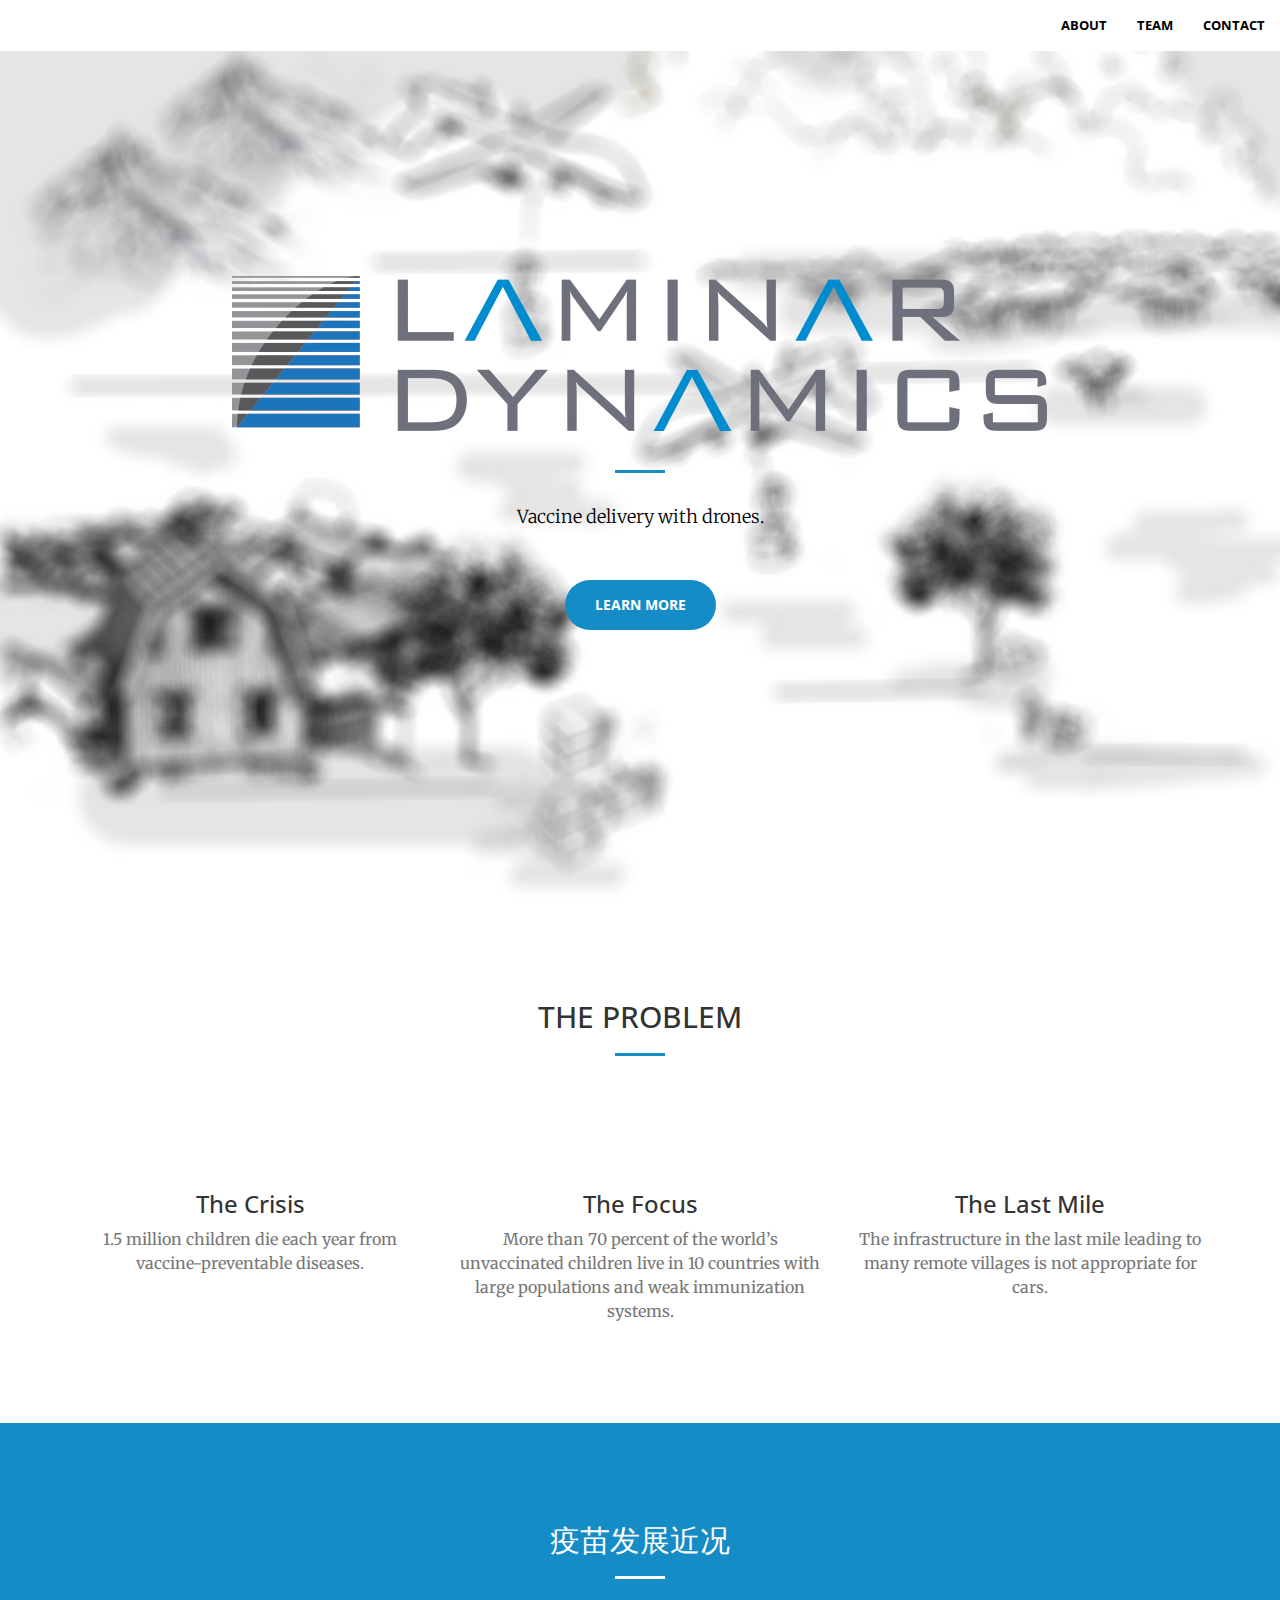
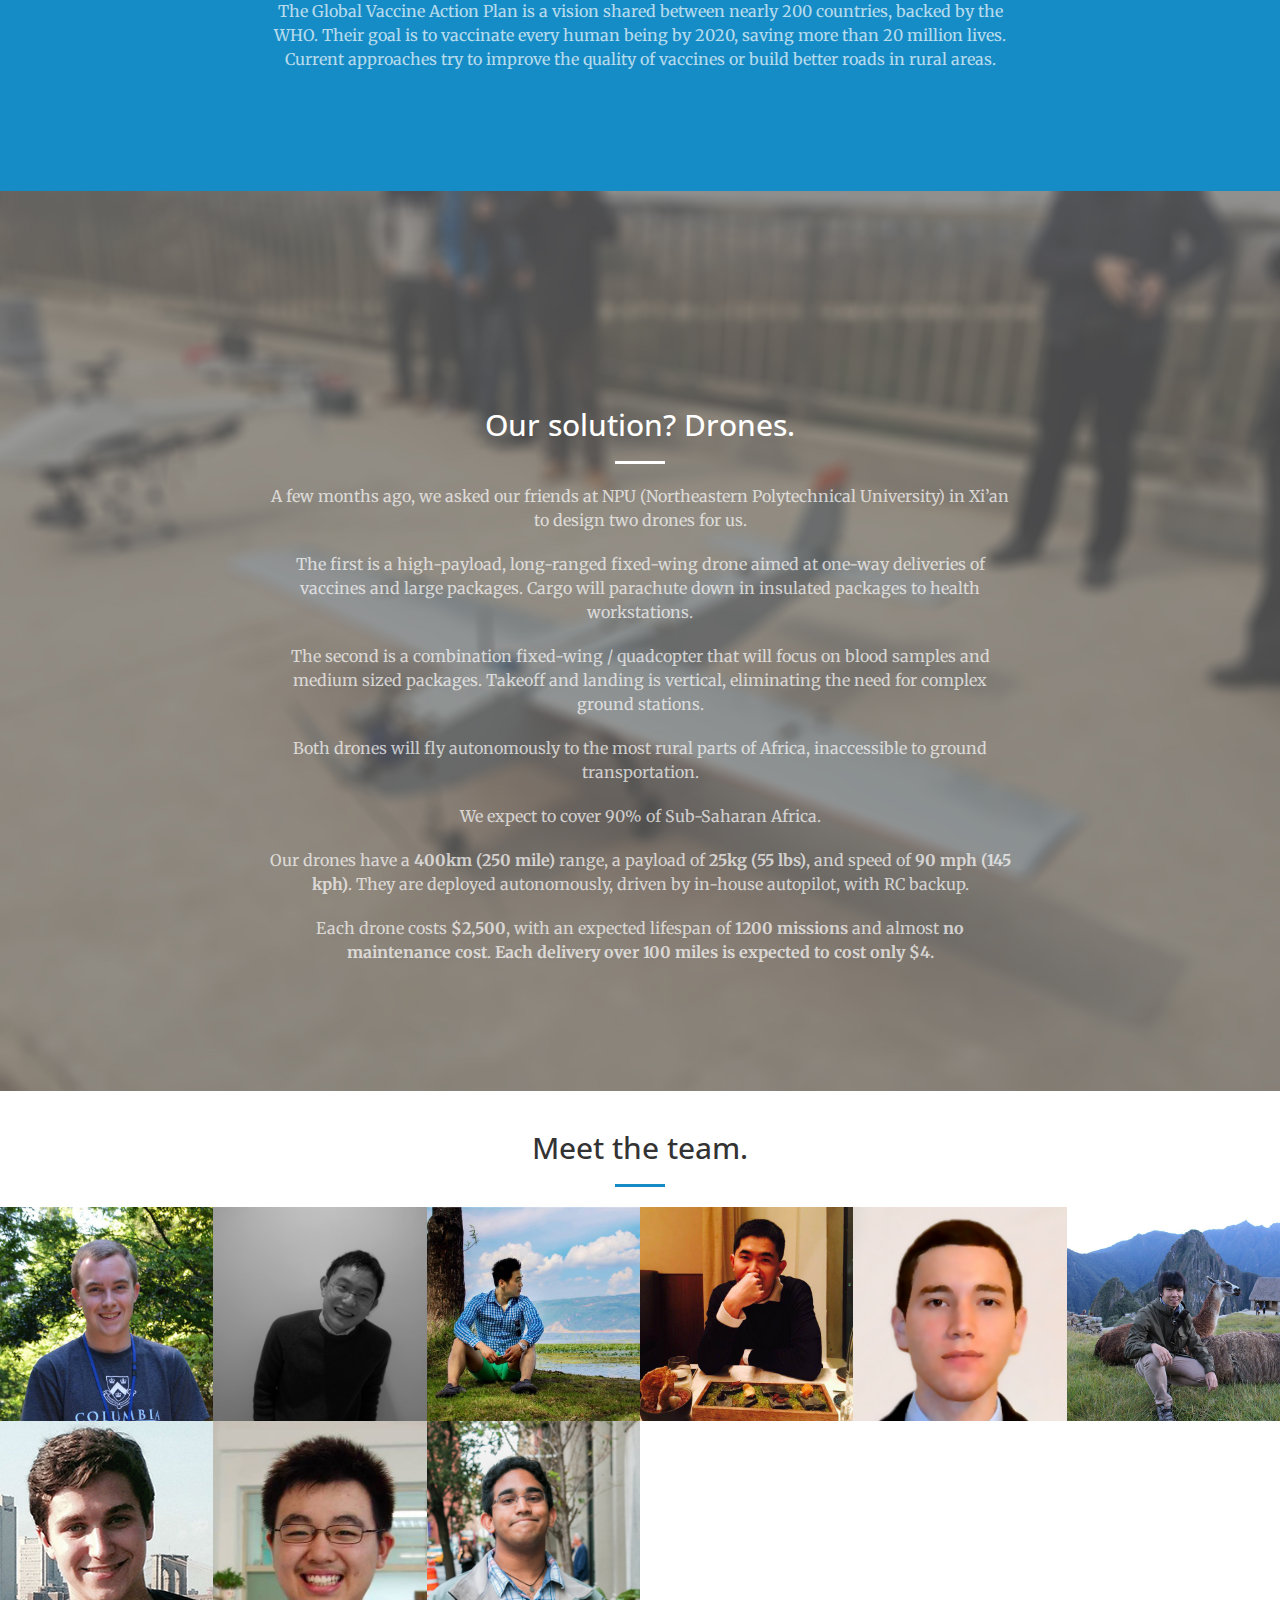
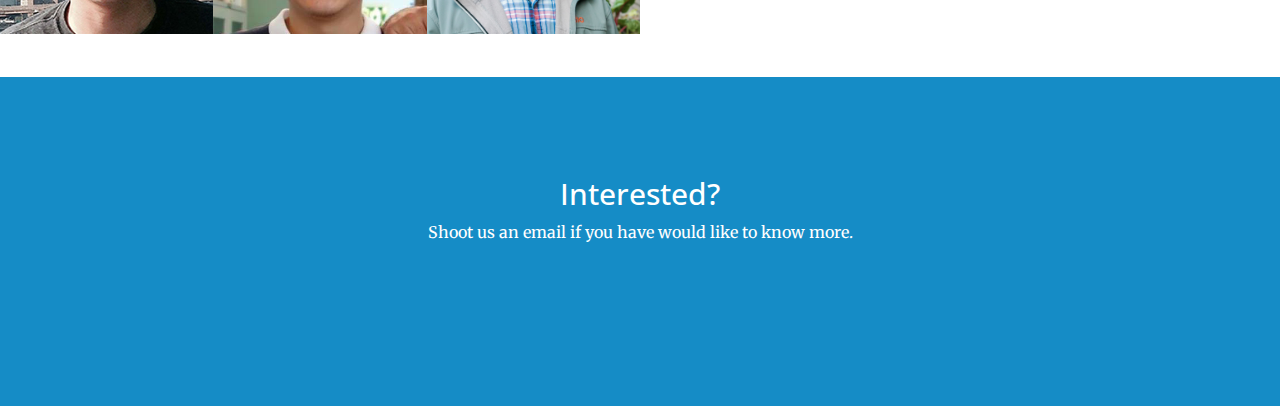
==== index.html @ a0cae101 "updated header and changed from light to dark theme" ====
<!DOCTYPE html>
<html lang="en">

<head>

    <meta charset="utf-8">
    <meta http-equiv="X-UA-Compatible" content="IE=edge">
    <meta name="viewport" content="width=device-width, initial-scale=1">
    <meta name="description" content="">
    <meta name="author" content="">

    <title>Laminar Dynamics</title>

    <!-- Bootstrap Core CSS -->
    <link rel="stylesheet" href="css/bootstrap.min.css" type="text/css">

    <!-- Custom Fonts -->
    <link href='http://fonts.googleapis.com/css?family=Open+Sans:300italic,400italic,600italic,700italic,800italic,400,300,600,700,800' rel='stylesheet' type='text/css'>
    <link href='http://fonts.googleapis.com/css?family=Merriweather:400,300,300italic,400italic,700,700italic,900,900italic' rel='stylesheet' type='text/css'>
    <link rel="stylesheet" href="font-awesome/css/font-awesome.min.css" type="text/css">

    <!-- Plugin CSS -->
    <link rel="stylesheet" href="css/animate.min.css" type="text/css">

    <!-- Custom CSS -->
    <link rel="stylesheet" href="css/creative.css" type="text/css">

    <!-- HTML5 Shim and Respond.js IE8 support of HTML5 elements and media queries -->
    <!-- WARNING: Respond.js doesn't work if you view the page via file:// -->
    <!--[if lt IE 9]>
        <script src="https://oss.maxcdn.com/libs/html5shiv/3.7.0/html5shiv.js"></script>
        <script src="https://oss.maxcdn.com/libs/respond.js/1.4.2/respond.min.js"></script>
    <![endif]-->

</head>

<body id="page-top">

    <nav id="mainNav" class="navbar navbar-default navbar-fixed-top">
        <div class="container-fluid">
            <!-- Brand and toggle get grouped for better mobile display -->
            <div class="navbar-header">
                <button type="button" class="navbar-toggle collapsed" data-toggle="collapse" data-target="#bs-example-navbar-collapse-1">
                    <span class="sr-only">Toggle navigation</span>
                    <span class="icon-bar"></span>
                    <span class="icon-bar"></span>
                    <span class="icon-bar"></span>
                </button>
                <a class="navbar-brand page-scroll" href="#page-top">LAMINAR DYNAMICS</a>
            </div>

            <!-- Collect the nav links, forms, and other content for toggling -->
            <div class="collapse navbar-collapse" id="bs-example-navbar-collapse-1">
                <ul class="nav navbar-nav navbar-right">
                    <li>
                        <a class="page-scroll" href="#about">About</a>
                    </li>
                    <li>
                        <a class="page-scroll" href="#meet-the-team">Team</a>
                    </li>
                    <li>
                        <a class="page-scroll" href="#contact">Contact</a>
                    </li>
                </ul>
            </div>
            <!-- /.navbar-collapse -->
        </div>
        <!-- /.container-fluid -->
    </nav>

    <header>
        <div class="header-content">
            <div class="header-content-inner">
                <img src="img/logo.png">
                <hr>
                <p>Vaccine delivery with drones.</p>
                <a href="#about" class="btn btn-primary btn-xl page-scroll">Learn More</a>
            </div>
        </div>
    </header>

    <section id="about">
        <div class="container">
            <div class="row">
                <div class="col-lg-12 text-center">
                    <h2 class="section-heading">THE PROBLEM</h2>
                    <hr class="primary">
                </div>
            </div>
        </div>
        <div class="container">
            <div class="row">
                <div class="col-lg-4 col-md-6 text-center">
                    <div class="service-box">
                        <img class="fa fa-4x icon wow bounceIn text-primary" src="img/icons/loc.png"></img>
                        <h3>The Crisis</h3>
                        <p class="text-muted">1.5 million children die each year from vaccine-preventable diseases.</p>
                    </div>
                </div>
                <div class="col-lg-4 col-md-6 text-center">
                    <div class="service-box">
                        <img class="fa fa-4x icon wow bounceIn text-primary" data-wow-delay=".1s" src="img/icons/sun.png"></img>
                        <h3>The Focus</h3>
                        <p class="text-muted">More than 70 percent of the world’s unvaccinated children live in 10 countries with large populations and weak immunization systems.</p>
                    </div>
                </div>
                <div class="col-lg-4 col-md-6 text-center">
                    <div class="service-box">
                        <img class="fa fa-4x icon wow bounceIn text-primary" data-wow-delay=".2s" src="img/icons/terrain.png"></img>
                        <h3>The Last Mile</h3>
                        <p class="text-muted">The infrastructure in the last mile leading to many remote villages is not appropriate for cars.</p>
                    </div>
                </div>
            </div>
        </div>
    </section>

    <section class="bg-primary">
        <div class="container">
            <div class="row">
                <div class="col-lg-8 col-lg-offset-2 text-center">
                    <h2 class="section-heading">疫苗发展近况</h2>
                    <hr class="light">
                    <p class="text-faded">The Global Vaccine Action Plan is a vision shared between nearly 200 countries, backed by the WHO. Their goal is to vaccinate every human being by 2020, saving more than 20 million lives. Current approaches try to improve the quality of vaccines or build better roads in rural areas.</p>
                </div>
            </div>
        </div>
    </section>

    <section class="bg-primary" style="background-image: url('img/drone.jpg'); background-size: cover; min-height: 100%">
        <div class="container">
            <div class="row">
                <div class="col-lg-8 col-lg-offset-2 text-center" style="margin-top: 10%">
                    <h2 class="section-heading">Our solution? Drones.</h2>
                    <hr class="light">
                    <p class="text-faded">A few months ago, we asked our friends at NPU (Northeastern Polytechnical University) in Xi’an to design two drones for us.</p>
                    <p class="text-faded">The first is a high-payload, long-ranged fixed-wing drone aimed at one-way deliveries of vaccines and large packages. Cargo will parachute down in insulated packages to health workstations.</p>
                    <p class="text-faded">The second is a combination fixed-wing / quadcopter that will focus on blood samples and medium sized packages. Takeoff and landing is vertical, eliminating the need for complex ground stations.</p>
                    <p class="text-faded">Both drones will fly autonomously to the most rural parts of Africa, inaccessible to ground transportation.</p>
                    <p class="text-faded">We expect to cover 90% of Sub-Saharan Africa.</p>
                    <p class="text-faded">Our drones have a <strong>400km (250 mile)</strong> range, a payload of <strong>25kg (55 lbs)</strong>, and speed of <strong>90 mph (145 kph)</strong>. They are deployed autonomously, driven by in-house autopilot, with RC backup.</p>
                    <p class="text-faded">Each drone costs <strong>$2,500</strong>, with an expected lifespan of <strong>1200 missions</strong> and almost <strong>no maintenance cost</strong>. <strong>Each delivery over 100 miles is expected to cost only $4.</strong></p>
                </div>
            </div>
        </div>
    </section>

    <section class="no-padding" id="meet-the-team">
        <div class="container">
            <div class="row">
                <div class="col-lg-12 text-center">
                    <br><br>
                    <h2 class="section-heading">Meet the team.</h2>
                    <hr class="primary">
                </div>
            </div>
        </div>
        <div class="container-fluid">
            <div class="row no-gutter">
                <div class="col-lg-2 col-sm-6">
                    <a class="portfolio-box">
                        <img src="img/headshots/lucas-schuermann.jpg" class="img-responsive" alt="">
                        <div class="portfolio-box-caption">
                            <div class="portfolio-box-caption-content">
                                <div class="project-category text-faded">
                                    Lucas Schuermann
                                </div>
                                <div class="project-name">

                                </div>
                            </div>
                        </div>
                    </a>
                </div>
                <div class="col-lg-2 col-sm-6">
                    <a class="portfolio-box">
                        <img src="img/headshots/harvey-wu.jpg" class="img-responsive" alt="">
                        <div class="portfolio-box-caption">
                            <div class="portfolio-box-caption-content">
                                <div class="project-category text-faded">
                                    Harvey Wu
                                </div>
                                <div class="project-name">

                                </div>
                            </div>
                        </div>
                    </a>
                </div>
                <div class="col-lg-2 col-sm-6">
                    <a class="portfolio-box">
                        <img src="img/headshots/eric-xu.jpg" class="img-responsive" alt="">
                        <div class="portfolio-box-caption">
                            <div class="portfolio-box-caption-content">
                                <div class="project-category text-faded">
                                    Eric Xu
                                </div>
                                <div class="project-name">

                                </div>
                            </div>
                        </div>
                    </a>
                </div>
                <div class="col-lg-2 col-sm-6">
                    <a class="portfolio-box">
                        <img src="img/headshots/mark-fang.jpg" class="img-responsive" alt="">
                        <div class="portfolio-box-caption">
                            <div class="portfolio-box-caption-content">
                                <div class="project-category text-faded">
                                    Mark Fang
                                </div>
                                <div class="project-name">
                                    
                                </div>
                            </div>
                        </div>
                    </a>
                </div>
                <div class="col-lg-2 col-sm-6">
                    <a class="portfolio-box">
                        <img src="img/headshots/carlos-martin.jpg" class="img-responsive" alt="">
                        <div class="portfolio-box-caption">
                            <div class="portfolio-box-caption-content">
                                <div class="project-category text-faded">
                                    Carlos Martin
                                </div>
                                <div class="project-name">
                                    
                                </div>
                            </div>
                        </div>
                    </a>
                </div>
                <div class="col-lg-2 col-sm-6">
                    <a class="portfolio-box">
                        <img src="img/headshots/tommy-fang.jpg" class="img-responsive" alt="">
                        <div class="portfolio-box-caption">
                            <div class="portfolio-box-caption-content">
                                <div class="project-category text-faded">
                                    Tommy Fang
                                </div>
                                <div class="project-name">
                                    
                                </div>
                            </div>
                        </div>
                    </a>
                </div>
                <div class="col-lg-2 col-sm-6">
                    <a class="portfolio-box">
                        <img src="img/headshots/justin-calamari.jpg" class="img-responsive" alt="">
                        <div class="portfolio-box-caption">
                            <div class="portfolio-box-caption-content">
                                <div class="project-category text-faded">
                                    Justin Calamari
                                </div>
                                <div class="project-name">
                                    
                                </div>
                            </div>
                        </div>
                    </a>
                </div>
                <div class="col-lg-2 col-sm-6">
                    <a class="portfolio-box">
                        <img src="img/headshots/andy-xu.jpg" class="img-responsive" alt="">
                        <div class="portfolio-box-caption">
                            <div class="portfolio-box-caption-content">
                                <div class="project-category text-faded">
                                    Andy Xu
                                </div>
                                <div class="project-name">
                                    
                                </div>
                            </div>
                        </div>
                    </a>
                </div>
                <div class="col-lg-2 col-sm-6">
                    <a class="portfolio-box" style="background: rgba(87, 6, 140, 0.9);">
                        <img src="img/headshots/aneesh-ashutosh.jpg" class="img-responsive" alt="">
                        <div class="portfolio-box-caption" style="background: rgba(87, 6, 140, 0.9);">
                            <div class="portfolio-box-caption-content">
                                <div class="project-category text-faded">
                                    Aneesh Ashutosh
                                </div>
                                <div class="project-name">
                                    
                                </div>
                            </div>
                        </div>
                    </a>
                </div>
            </div>
            <div class="row">
                <div class="col-lg-8 col-lg-offset-2 text-center">
                    <hr class="light">
                </div>
            </div>
        </div>
    </section>

    <section class="bg-primary" id="contact">
        <div class="container">
            <div class="row">
                <div class="col-lg-8 col-lg-offset-2 text-center">
                    <h2 class="section-heading">Interested?</h2>
                    <p class="text">Shoot us an email if you have would like to know more.</p>
                <div class="text-center">
                    <a href="mailto:hw2473@columbia.edu"><i style="color: white" class="fa fa-envelope-o fa-3x wow bounceIn" data-wow-delay=".1s"></i></a>
                </div>
            </div>
        </div>
    </section>

    <!-- jQuery -->
    <script src="js/jquery.js"></script>

    <!-- Bootstrap Core JavaScript -->
    <script src="js/bootstrap.min.js"></script>

    <!-- Plugin JavaScript -->
    <script src="js/jquery.easing.min.js"></script>
    <script src="js/jquery.fittext.js"></script>
    <script src="js/wow.min.js"></script>

    <!-- Custom Theme JavaScript -->
    <script src="js/creative.js"></script>

</body>

</html>
---- css/creative.css ----
/*!
 * Start Bootstrap - Creative Bootstrap Theme (http://startbootstrap.com)
 * Code licensed under the Apache License v2.0.
 * For details, see http://www.apache.org/licenses/LICENSE-2.0.
 */

html,
body {
    width: 100%;
    height: 100%;
}

body {
    font-family: Merriweather,'Helvetica Neue',Arial,sans-serif;
}

hr {
    max-width: 50px;
    border-color: #158cc6;
    border-width: 3px;
}

hr.light {
    border-color: #fff;
}

a {
    color: #158cc6;
    -webkit-transition: all .35s;
    -moz-transition: all .35s;
    transition: all .35s;
}

a:hover,
a:focus {
    color: #106b98;
}

h1,
h2,
h3,
h4,
h5,
h6 {
    font-family: 'Open Sans','Helvetica Neue',Arial,sans-serif;
}

p {
    margin-bottom: 20px;
    font-size: 16px;
    line-height: 1.5;
}

.bg-primary {
    background-color: #158cc6;
}

.bg-dark {
    color: #fff;
    background-color: #222;
}

.text-faded {
    color: rgba(255,255,255,.7);
}

section {
    padding: 100px 0;
}

aside {
    padding: 50px 0;
}

.no-padding {
    padding: 0;
}

.navbar-default {
    border-color: rgba(34,34,34,.05);
    font-family: 'Open Sans','Helvetica Neue',Arial,sans-serif;
    background-color: #fff;
    -webkit-transition: all .35s;
    -moz-transition: all .35s;
    transition: all .35s;
}

.navbar-default .navbar-header .navbar-brand {
    text-transform: uppercase;
    font-family: 'Open Sans','Helvetica Neue',Arial,sans-serif;
    font-weight: 700;
    color: #158cc6;
}

.navbar-default .navbar-header .navbar-brand:hover,
.navbar-default .navbar-header .navbar-brand:focus {
    color: #106b98;
}

.navbar-default .nav > li>a,
.navbar-default .nav>li>a:focus {
    text-transform: uppercase;
    font-size: 13px;
    font-weight: 700;
    color: #222;
}

.navbar-default .nav > li>a:hover,
.navbar-default .nav>li>a:focus:hover {
    color: #158cc6;
}

.navbar-default .nav > li.active>a,
.navbar-default .nav>li.active>a:focus {
    color: #158cc6!important;
    background-color: #fff;
}

.navbar-default .nav > li.active>a:hover,
.navbar-default .nav>li.active>a:focus:hover {
    background-color: transparent;
}

@media(min-width:768px) {
    .navbar-default {
        border-color: rgba(255,255,255,.3);
        background-color: #fff;
    }

    .navbar-default .navbar-header .navbar-brand {
        color: #158cc6;
    }

    .navbar-default .navbar-header .navbar-brand:hover,
    .navbar-default .navbar-header .navbar-brand:focus {
        color: #fff;
    }

    .navbar-default .nav > li>a,
    .navbar-default .nav>li>a:focus {
        color: #000;
    }

    .navbar-default .nav > li>a:hover,
    .navbar-default .nav>li>a:focus:hover {
        color: #fff;
    }

    .navbar-default.affix {
        border-color: rgba(34,34,34,.05);
        background-color: #fff;
    }

    .navbar-default.affix .navbar-header .navbar-brand {
        font-size: 14px;
        color: #158cc6;
    }

    .navbar-default.affix .navbar-header .navbar-brand:hover,
    .navbar-default.affix .navbar-header .navbar-brand:focus {
        color: #106b98;
    }

    .navbar-default.affix .nav > li>a,
    .navbar-default.affix .nav>li>a:focus {
        color: #222;
    }

    .navbar-default.affix .nav > li>a:hover,
    .navbar-default.affix .nav>li>a:focus:hover {
        color: #158cc6;
    }
}

header {
    position: relative;
    width: 100%;
    min-height: auto;
    text-align: center;
    color: #fff;
    background-image: url(../img/header.jpg);
    background-position: center;
    -webkit-background-size: cover;
    -moz-background-size: cover;
    background-size: cover;
    -o-background-size: cover;
}

header .header-content {
    position: relative;
    width: 100%;
    padding: 100px 15px;
    text-align: center;
}

header .header-content .header-content-inner h1 {
    margin-top: 0;
    margin-bottom: 0;
    text-transform: uppercase;
    font-weight: 700;
}

header .header-content .header-content-inner hr {
    margin: 30px auto;
}

header .header-content .header-content-inner p {
    margin-bottom: 50px;
    font-size: 16px;
    font-weight: 300;
    color: rgba(0,0,0,1);
}

@media(min-width:768px) {
    header {
        min-height: 100%;
    }

    header .header-content {
        position: absolute;
        top: 50%;
        padding: 0 50px;
        -webkit-transform: translateY(-50%);
        -ms-transform: translateY(-50%);
        transform: translateY(-50%);
    }

    header .header-content .header-content-inner {
        margin-right: auto;
        margin-left: auto;
        max-width: 1000px;
    }

    header .header-content .header-content-inner p {
        margin-right: auto;
        margin-left: auto;
        max-width: 80%;
        font-size: 18px;
    }
}

.section-heading {
    margin-top: 0;
}

.service-box {
    margin: 50px auto 0;
    max-width: 400px;
}

@media(min-width:992px) {
    .service-box {
        margin: 20px auto 0;
    }
}

.service-box p {
    margin-bottom: 0;
}

.portfolio-box {
    display: block;
    position: relative;
    margin: 0 auto;
    max-width: 650px;
}

.portfolio-box .portfolio-box-caption {
    display: block;
    position: absolute;
    bottom: 0;
    width: 100%;
    height: 100%;
    text-align: center;
    color: #fff;
    opacity: 0;
    background: rgba(21, 139, 198, 0.9);
    -webkit-transition: all .35s;
    -moz-transition: all .35s;
    transition: all .35s;
}

.portfolio-box .portfolio-box-caption .portfolio-box-caption-content {
    position: absolute;
    top: 50%;
    width: 100%;
    text-align: center;
    transform: translateY(-50%);
}

.portfolio-box .portfolio-box-caption .portfolio-box-caption-content .project-category,
.portfolio-box .portfolio-box-caption .portfolio-box-caption-content .project-name {
    padding: 0 15px;
    font-family: 'Open Sans','Helvetica Neue',Arial,sans-serif;
}

.portfolio-box .portfolio-box-caption .portfolio-box-caption-content .project-category {
    text-transform: uppercase;
    font-size: 14px;
    font-weight: 600;
}

.portfolio-box .portfolio-box-caption .portfolio-box-caption-content .project-name {
    font-size: 18px;
}

.portfolio-box:hover .portfolio-box-caption {
    opacity: 1;
}

@media(min-width:768px) {
    .portfolio-box .portfolio-box-caption .portfolio-box-caption-content .project-category {
        font-size: 16px;
    }

    .portfolio-box .portfolio-box-caption .portfolio-box-caption-content .project-name {
        font-size: 22px;
    }
}

.call-to-action h2 {
    margin: 0 auto 20px;
}

.text-primary {
    color: #158cc6;
}

.no-gutter > [class*=col-] {
    padding-right: 0;
    padding-left: 0;
}

.btn-default {
    border-color: #fff;
    color: #222;
    background-color: #fff;
    -webkit-transition: all .35s;
    -moz-transition: all .35s;
    transition: all .35s;
}

.btn-default:hover,
.btn-default:focus,
.btn-default.focus,
.btn-default:active,
.btn-default.active,
.open > .dropdown-toggle.btn-default {
    border-color: #ededed;
    color: #222;
    background-color: #f2f2f2;
}

.btn-default:active,
.btn-default.active,
.open > .dropdown-toggle.btn-default {
    background-image: none;
}

.btn-default.disabled,
.btn-default[disabled],
fieldset[disabled] .btn-default,
.btn-default.disabled:hover,
.btn-default[disabled]:hover,
fieldset[disabled] .btn-default:hover,
.btn-default.disabled:focus,
.btn-default[disabled]:focus,
fieldset[disabled] .btn-default:focus,
.btn-default.disabled.focus,
.btn-default[disabled].focus,
fieldset[disabled] .btn-default.focus,
.btn-default.disabled:active,
.btn-default[disabled]:active,
fieldset[disabled] .btn-default:active,
.btn-default.disabled.active,
.btn-default[disabled].active,
fieldset[disabled] .btn-default.active {
    border-color: #fff;
    background-color: #fff;
}

.btn-default .badge {
    color: #fff;
    background-color: #222;
}

.btn-primary {
    border-color: #158cc6;
    color: #fff;
    background-color: #158cc6;
    -webkit-transition: all .35s;
    -moz-transition: all .35s;
    transition: all .35s;
}

.btn-primary:hover,
.btn-primary:focus,
.btn-primary.focus,
.btn-primary:active,
.btn-primary.active,
.open > .dropdown-toggle.btn-primary {
    border-color: #106b98;
    color: #fff;
    background-color: #106b98;
}

.btn-primary:active,
.btn-primary.active,
.open > .dropdown-toggle.btn-primary {
    background-image: none;
}

.btn-primary.disabled,
.btn-primary[disabled],
fieldset[disabled] .btn-primary,
.btn-primary.disabled:hover,
.btn-primary[disabled]:hover,
fieldset[disabled] .btn-primary:hover,
.btn-primary.disabled:focus,
.btn-primary[disabled]:focus,
fieldset[disabled] .btn-primary:focus,
.btn-primary.disabled.focus,
.btn-primary[disabled].focus,
fieldset[disabled] .btn-primary.focus,
.btn-primary.disabled:active,
.btn-primary[disabled]:active,
fieldset[disabled] .btn-primary:active,
.btn-primary.disabled.active,
.btn-primary[disabled].active,
fieldset[disabled] .btn-primary.active {
    border-color: #158cc6;
    background-color: #158cc6;
}

.btn-primary .badge {
    color: #158cc6;
    background-color: #fff;
}

.btn {
    border: 0;
    border-radius: 300px;
    text-transform: uppercase;
    font-family: 'Open Sans','Helvetica Neue',Arial,sans-serif;
    font-weight: 700;
}

.btn-xl {
    padding: 15px 30px;
}

::-moz-selection {
    text-shadow: none;
    color: #fff;
    background: #222;
}

::selection {
    text-shadow: none;
    color: #fff;
    background: #222;
}

img::selection {
    color: #fff;
    background: 0 0;
}

img::-moz-selection {
    color: #fff;
    background: 0 0;
}

body {
    webkit-tap-highlight-color: #222;
}

.icon {
    width: 75px;
    height: auto;
}

.drone {
    background-image: url("img/drone.jpg");
}
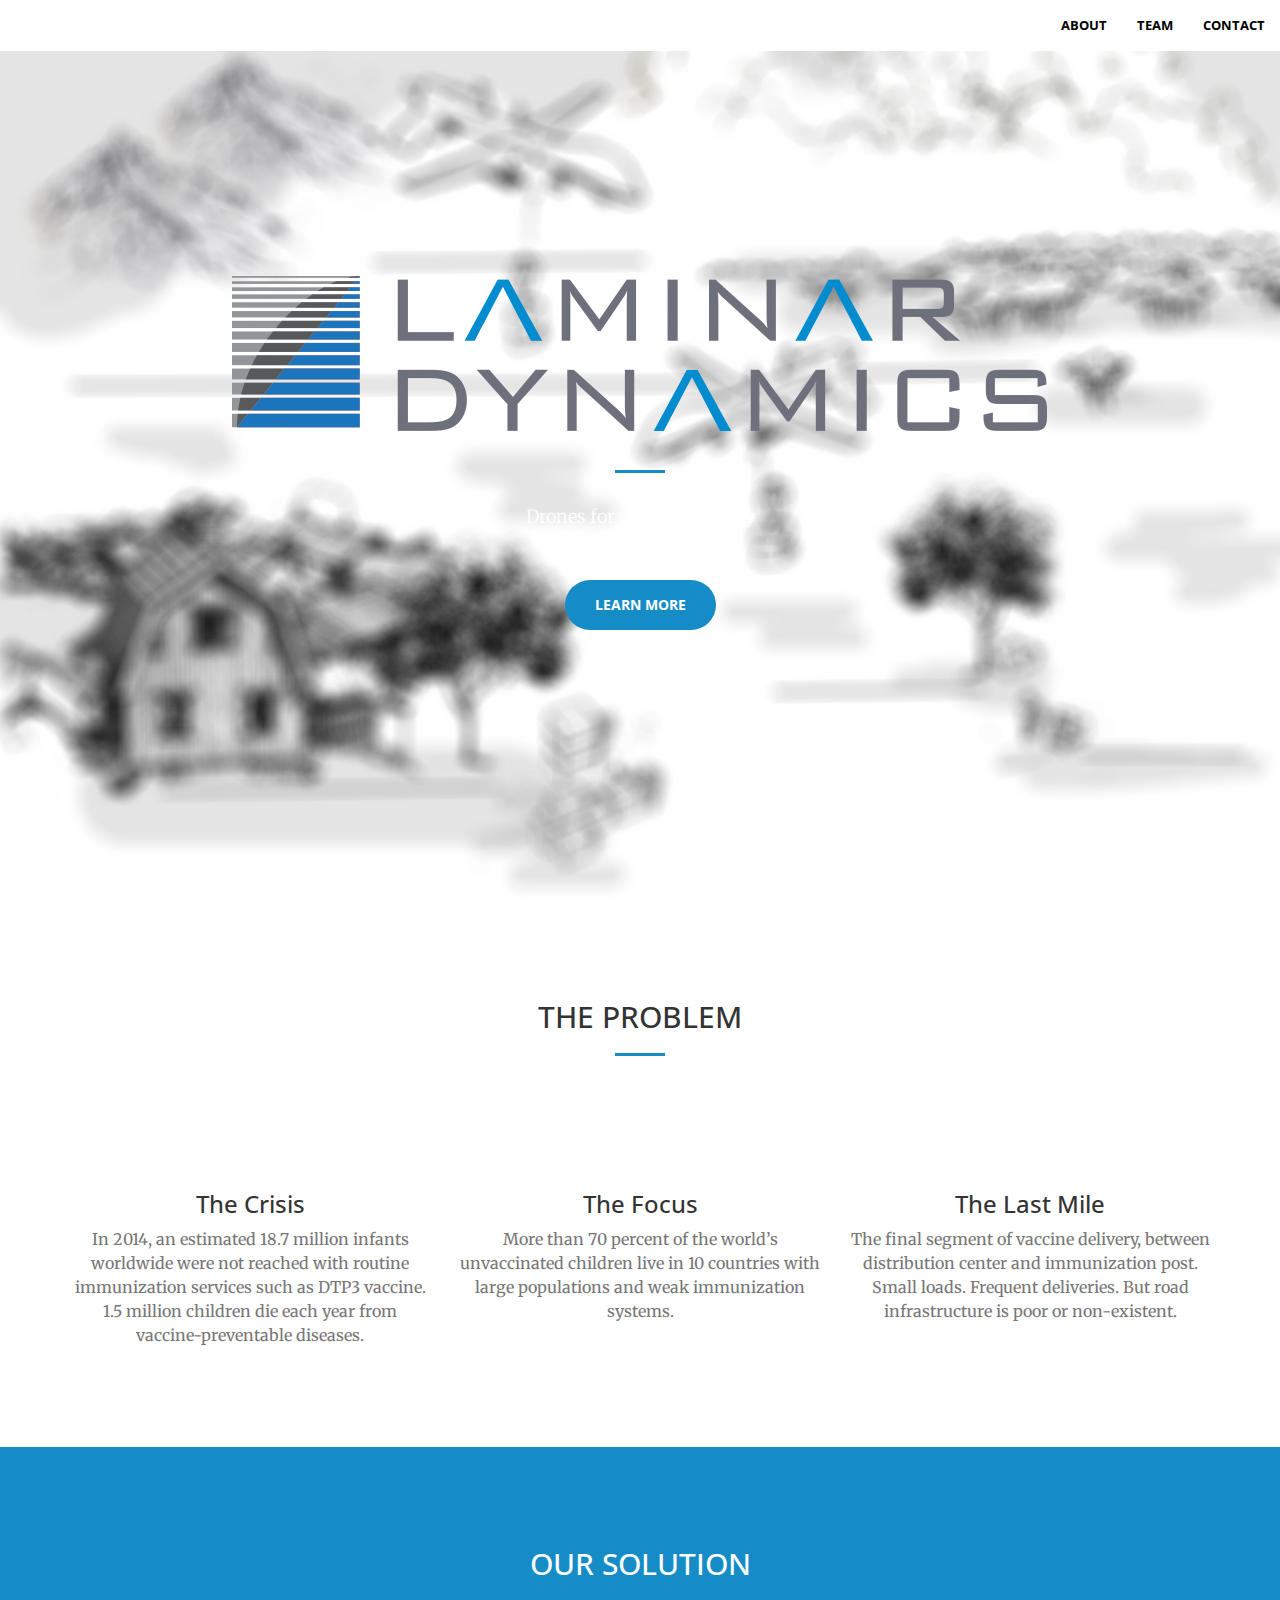
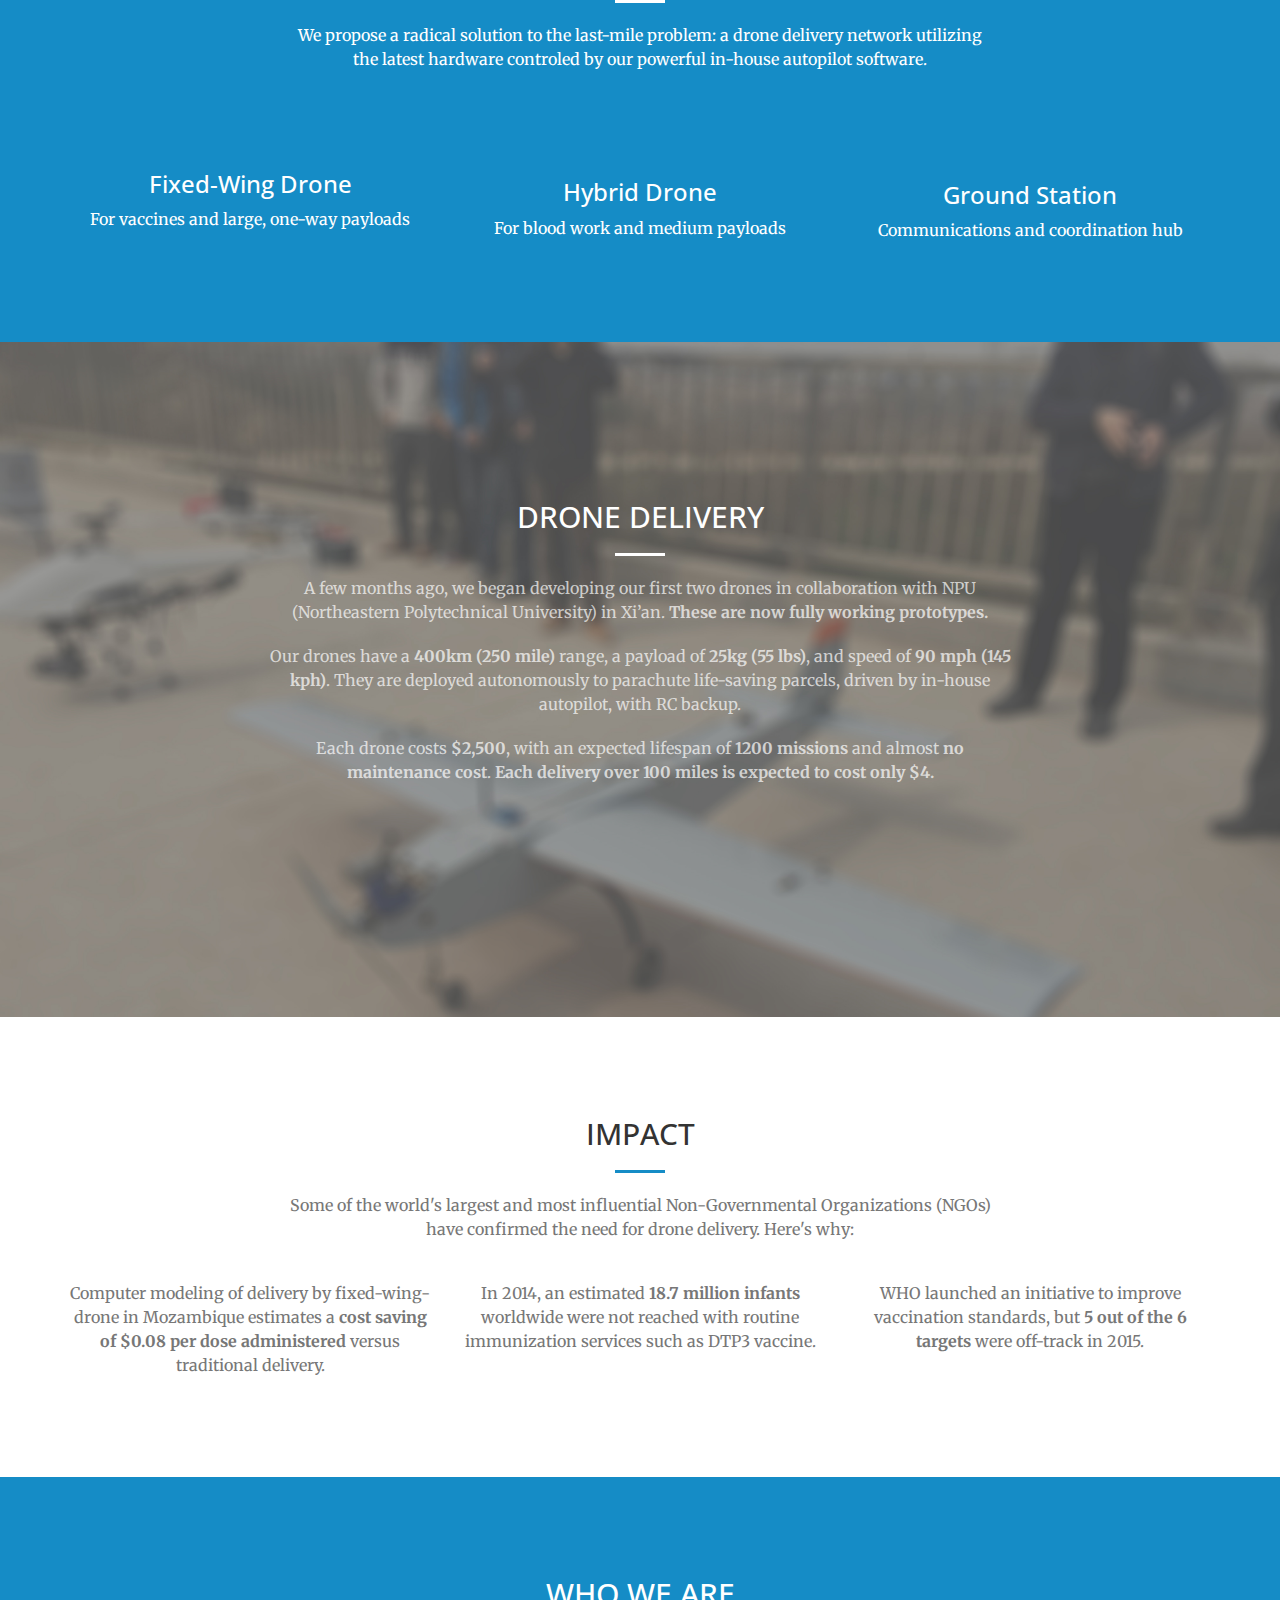
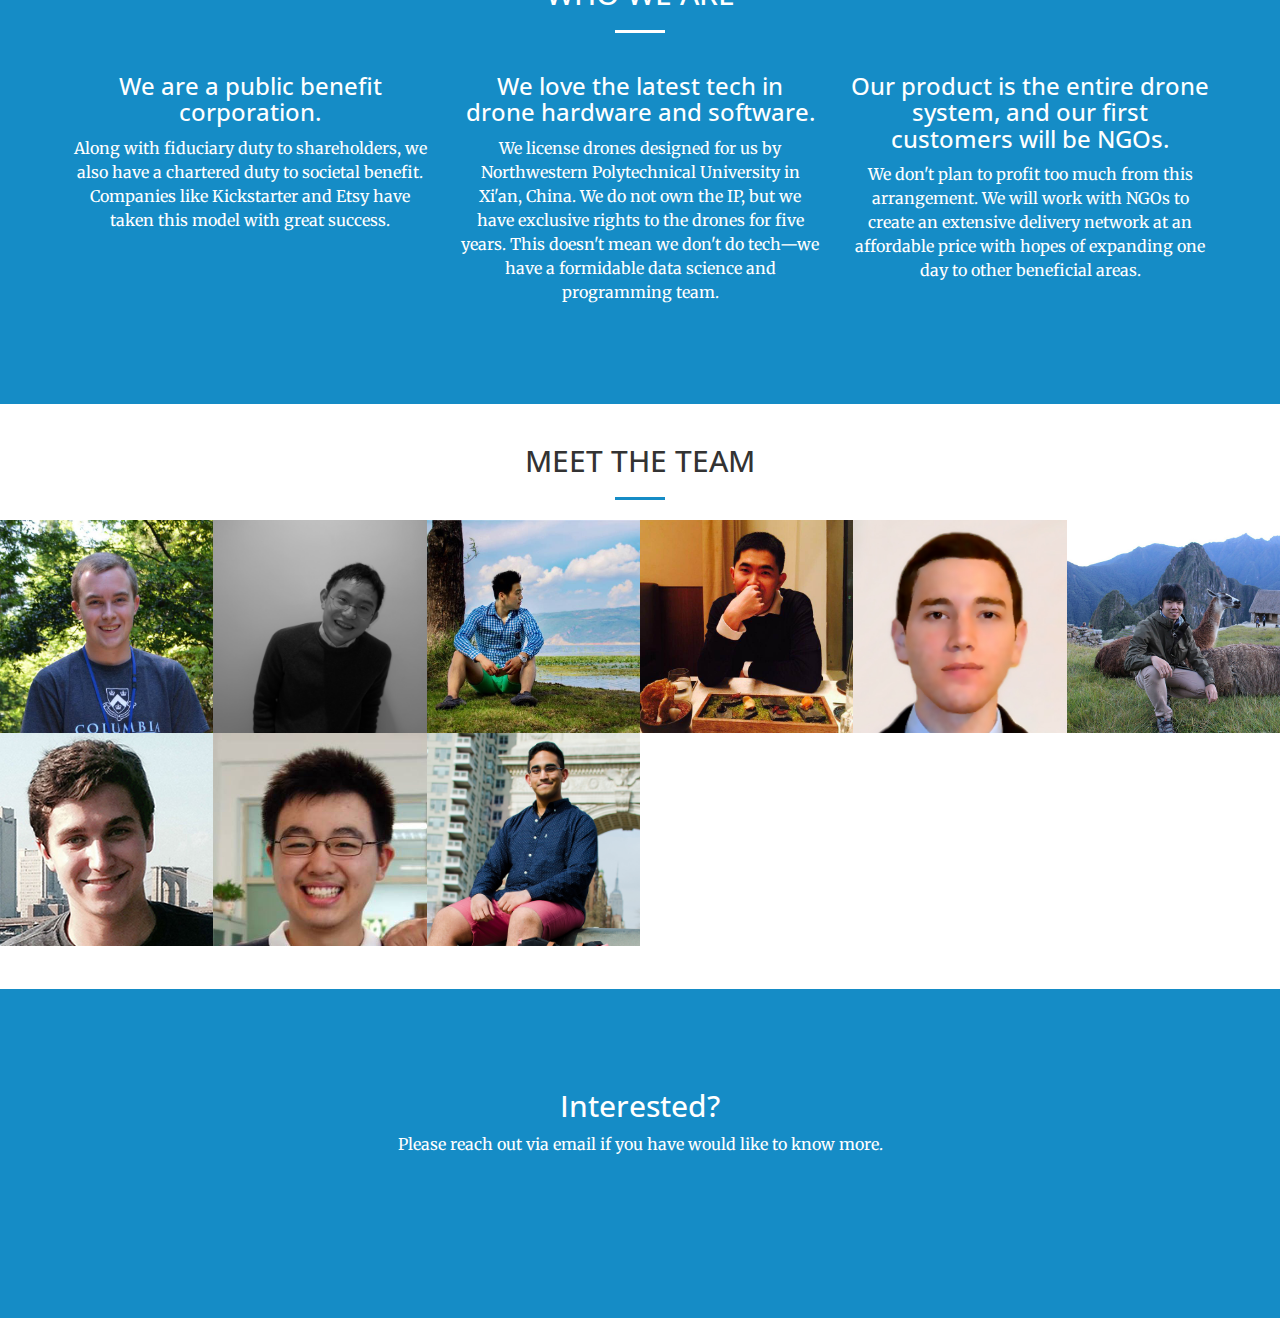
==== commit 18d104c8: "it's too late for website fixes" ====
--- a/index.html
+++ b/index.html
@@ -73,7 +73,7 @@
             <div class="header-content-inner">
                 <img src="img/logo.png">
                 <hr>
-                <p>Vaccine delivery with drones.</p>
+                <p style="color: white">Drones for vaccine delivery</p>
                 <a href="#about" class="btn btn-primary btn-xl page-scroll">Learn More</a>
             </div>
         </div>
@@ -94,7 +94,7 @@
                     <div class="service-box">
                         <img class="fa fa-4x icon wow bounceIn text-primary" src="img/icons/loc.png"></img>
                         <h3>The Crisis</h3>
-                        <p class="text-muted">1.5 million children die each year from vaccine-preventable diseases.</p>
+                        <p class="text-muted">In 2014, an estimated 18.7 million infants worldwide were not reached with routine immunization services such as DTP3 vaccine. 1.5 million children die each year from vaccine-preventable diseases.</p>
                     </div>
                 </div>
                 <div class="col-lg-4 col-md-6 text-center">
@@ -108,7 +108,7 @@
                     <div class="service-box">
                         <img class="fa fa-4x icon wow bounceIn text-primary" data-wow-delay=".2s" src="img/icons/terrain.png"></img>
                         <h3>The Last Mile</h3>
-                        <p class="text-muted">The infrastructure in the last mile leading to many remote villages is not appropriate for cars.</p>
+                        <p class="text-muted">The final segment of vaccine delivery, between distribution center and immunization post. Small loads. Frequent deliveries. But road infrastructure is poor or non-existent.</p>
                     </div>
                 </div>
             </div>
@@ -119,27 +119,130 @@
         <div class="container">
             <div class="row">
                 <div class="col-lg-8 col-lg-offset-2 text-center">
-                    <h2 class="section-heading">疫苗发展近况</h2>
+                    <h2 class="section-heading">OUR SOLUTION</h2>
                     <hr class="light">
-                    <p class="text-faded">The Global Vaccine Action Plan is a vision shared between nearly 200 countries, backed by the WHO. Their goal is to vaccinate every human being by 2020, saving more than 20 million lives. Current approaches try to improve the quality of vaccines or build better roads in rural areas.</p>
-                </div>
-            </div>
-        </div>
-    </section>
-
-    <section class="bg-primary" style="background-image: url('img/drone.jpg'); background-size: cover; min-height: 100%">
-        <div class="container">
-            <div class="row">
-                <div class="col-lg-8 col-lg-offset-2 text-center" style="margin-top: 10%">
-                    <h2 class="section-heading">Our solution? Drones.</h2>
+                </div>
+            </div>
+        </div>
+        <div class="container">
+            <div class="row">
+                <div class="col-lg-12 text-center">
+                    <p class="text">We propose a radical solution to the last-mile problem: a drone delivery network utilizing<br> the latest hardware controled by our powerful in-house autopilot software.
+                    </p>
+                </div>
+                <div class="col-lg-4 col-md-6 text-center">
+                    <div class="service-box">
+                        <img class="fa fa-4x icon wow bounceIn text-primary" src="img/icons/fixed.png" style="filter: invert(100%)"></img>
+                        <h3>Fixed-Wing Drone</h3>
+                        <p class="text">For vaccines and large, one-way payloads</p>
+                    </div>
+                </div>
+                <div class="col-lg-4 col-md-6 text-center">
+                    <div class="service-box">
+                        <img class="fa fa-4x icon wow bounceIn text-primary" data-wow-delay=".1s" src="img/icons/quad.png" style="filter: invert(100%)"></img>
+                        <h3>Hybrid Drone</h3>
+                        <p class="text">For blood work and medium payloads</p>
+                    </div>
+                </div>
+                <div class="col-lg-4 col-md-6 text-center">
+                    <div class="service-box">
+                        <img class="fa fa-4x icon wow bounceIn text-primary" data-wow-delay=".2s" src="img/icons/base.png" style="filter: invert(100%)"></img>
+                        <h3>Ground Station</h3>
+                        <p class="text">Communications and coordination hub</p>
+                    </div>
+                </div>
+            </div>
+        </div>
+    </section>
+
+    <section class="bg-primary" style="background-image: url('img/drone.jpg'); background-size: cover; min-height: 75%">
+        <div class="container">
+            <div class="row">
+                <div class="col-lg-8 col-lg-offset-2 text-center" style="margin-top: 5%">
+                    <h2 class="section-heading">DRONE DELIVERY</h2>
                     <hr class="light">
-                    <p class="text-faded">A few months ago, we asked our friends at NPU (Northeastern Polytechnical University) in Xi’an to design two drones for us.</p>
-                    <p class="text-faded">The first is a high-payload, long-ranged fixed-wing drone aimed at one-way deliveries of vaccines and large packages. Cargo will parachute down in insulated packages to health workstations.</p>
-                    <p class="text-faded">The second is a combination fixed-wing / quadcopter that will focus on blood samples and medium sized packages. Takeoff and landing is vertical, eliminating the need for complex ground stations.</p>
-                    <p class="text-faded">Both drones will fly autonomously to the most rural parts of Africa, inaccessible to ground transportation.</p>
-                    <p class="text-faded">We expect to cover 90% of Sub-Saharan Africa.</p>
-                    <p class="text-faded">Our drones have a <strong>400km (250 mile)</strong> range, a payload of <strong>25kg (55 lbs)</strong>, and speed of <strong>90 mph (145 kph)</strong>. They are deployed autonomously, driven by in-house autopilot, with RC backup.</p>
+                    <p class="text-faded">A few months ago, we began developing our first two drones in collaboration with NPU (Northeastern Polytechnical University) in Xi’an. <strong>These are now fully working prototypes.</strong></p>
+                    <p class="text-faded">Our drones have a <strong>400km (250 mile)</strong> range, a payload of <strong>25kg (55 lbs)</strong>, and speed of <strong>90 mph (145 kph)</strong>. They are deployed autonomously to parachute life-saving parcels, driven by in-house autopilot, with RC backup.</p>
                     <p class="text-faded">Each drone costs <strong>$2,500</strong>, with an expected lifespan of <strong>1200 missions</strong> and almost <strong>no maintenance cost</strong>. <strong>Each delivery over 100 miles is expected to cost only $4.</strong></p>
+                </div>
+            </div>
+        </div>
+    </section>
+
+    <section id="about">
+        <div class="container">
+            <div class="row">
+                <div class="col-lg-12 text-center">
+                    <h2 class="section-heading">IMPACT</h2>
+                    <hr class="primary">
+                </div>
+            </div>
+        </div>
+        <div class="container">
+            <div class="row">
+                <div class="col-lg-12 text-center">
+                    <p class="text-muted">Some of the world's largest and most influential Non-Governmental Organizations (NGOs)<br> have confirmed the need for drone delivery. Here's why:
+                    </p>
+                </div>
+                <div class="col-lg-4 col-md-6 text-center">
+                    <div class="service-box">
+                    <!--
+                        <img class="fa fa-4x icon wow bounceIn text-primary" src="img/icons/loc.png"></img>
+                        <h3>The Crisis</h3>
+                        -->
+                        <p class="text-muted">Computer modeling of delivery by fixed-wing-drone in Mozambique estimates a <strong>cost saving of $0.08 per dose administered</strong> versus traditional delivery.</p>
+                    </div>
+                </div>
+                <div class="col-lg-4 col-md-6 text-center">
+                    <div class="service-box">
+                    <!--
+                        <img class="fa fa-4x icon wow bounceIn text-primary" data-wow-delay=".1s" src="img/icons/sun.png"></img>
+                        <h3>The Focus</h3>
+                        -->
+                        <p class="text-muted">In 2014, an estimated <strong>18.7 million infants</strong> worldwide were not reached with routine immunization services such as DTP3 vaccine.</p>
+                    </div>
+                </div>
+                <div class="col-lg-4 col-md-6 text-center">
+                    <div class="service-box">
+                    <!--
+                        <img class="fa fa-4x icon wow bounceIn text-primary" data-wow-delay=".2s" src="img/icons/terrain.png"></img>
+                        <h3>The Last Mile</h3>
+                        -->
+                        <p class="text-muted">WHO launched an initiative to improve vaccination standards, but <strong>5 out of the 6 targets</strong> were off-track in 2015.</p>
+                    </div>
+                </div>
+            </div>
+        </div>
+    </section>
+
+    <section class="bg-primary">
+        <div class="container">
+            <div class="row">
+                <div class="col-lg-8 col-lg-offset-2 text-center">
+                    <h2 class="section-heading">WHO WE ARE</h2>
+                    <hr class="light">
+                </div>
+            </div>
+        </div>
+        <div class="container">
+            <div class="row">
+                <div class="col-lg-4 col-md-6 text-center">
+                    <div class="service-box">
+                        <h3>We are a public benefit corporation.</h3>
+                        <p class="text">Along with fiduciary duty to shareholders, we also have a chartered duty to societal benefit. Companies like Kickstarter and Etsy have taken this model with great success.</p>
+                    </div>
+                </div>
+                <div class="col-lg-4 col-md-6 text-center">
+                    <div class="service-box">
+                        <h3>We love the latest tech in drone hardware and software.</h3>
+                        <p class="text">We license drones designed for us by Northwestern Polytechnical University in Xi'an, China. We do not own the IP, but we have exclusive rights to the drones for five years. This doesn't mean we don't do tech&mdash;we have a formidable data science and programming team.</p>
+                    </div>
+                </div>
+                <div class="col-lg-4 col-md-6 text-center">
+                    <div class="service-box">
+                        <h3>Our product is the entire drone system, and our first customers will be NGOs.</h3>
+                        <p class="text">We don't plan to profit too much from this arrangement. We will work with NGOs to create an extensive delivery network at an affordable price with hopes of expanding one day to other beneficial areas.</p>
+                    </div>
                 </div>
             </div>
         </div>
@@ -150,7 +253,7 @@
             <div class="row">
                 <div class="col-lg-12 text-center">
                     <br><br>
-                    <h2 class="section-heading">Meet the team.</h2>
+                    <h2 class="section-heading">MEET THE TEAM</h2>
                     <hr class="primary">
                 </div>
             </div>
@@ -166,7 +269,7 @@
                                     Lucas Schuermann
                                 </div>
                                 <div class="project-name">
-
+                                    Co-founder
                                 </div>
                             </div>
                         </div>
@@ -181,7 +284,7 @@
                                     Harvey Wu
                                 </div>
                                 <div class="project-name">
-
+                                    Co-founder
                                 </div>
                             </div>
                         </div>
@@ -196,7 +299,7 @@
                                     Eric Xu
                                 </div>
                                 <div class="project-name">
-
+                                    Co-founder
                                 </div>
                             </div>
                         </div>
@@ -211,7 +314,7 @@
                                     Mark Fang
                                 </div>
                                 <div class="project-name">
-                                    
+                                    Investor Relations
                                 </div>
                             </div>
                         </div>
@@ -226,7 +329,7 @@
                                     Carlos Martin
                                 </div>
                                 <div class="project-name">
-                                    
+                                    Data Scientist
                                 </div>
                             </div>
                         </div>
@@ -241,7 +344,7 @@
                                     Tommy Fang
                                 </div>
                                 <div class="project-name">
-                                    
+                                    Marketing
                                 </div>
                             </div>
                         </div>
@@ -256,7 +359,7 @@
                                     Justin Calamari
                                 </div>
                                 <div class="project-name">
-                                    
+                                    Software Engineer
                                 </div>
                             </div>
                         </div>
@@ -271,7 +374,7 @@
                                     Andy Xu
                                 </div>
                                 <div class="project-name">
-                                    
+                                    Software Engineer
                                 </div>
                             </div>
                         </div>
@@ -286,7 +389,7 @@
                                     Aneesh Ashutosh
                                 </div>
                                 <div class="project-name">
-                                    
+                                    Web Developer
                                 </div>
                             </div>
                         </div>
@@ -306,9 +409,9 @@
             <div class="row">
                 <div class="col-lg-8 col-lg-offset-2 text-center">
                     <h2 class="section-heading">Interested?</h2>
-                    <p class="text">Shoot us an email if you have would like to know more.</p>
+                    <p class="text">Please reach out via email if you have would like to know more.</p>
                 <div class="text-center">
-                    <a href="mailto:hw2473@columbia.edu"><i style="color: white" class="fa fa-envelope-o fa-3x wow bounceIn" data-wow-delay=".1s"></i></a>
+                    <a href="mailto:contact@laminardynamics.com"><i style="color: white" class="fa fa-envelope-o fa-3x wow bounceIn" data-wow-delay=".1s"></i></a>
                 </div>
             </div>
         </div>
--- a/css/creative.css
+++ b/css/creative.css
@@ -191,6 +191,11 @@
     width: 100%;
     padding: 100px 15px;
     text-align: center;
+}
+
+header img {
+    max-width: 100%;
+    height: auto;
 }
 
 header .header-content .header-content-inner h1 {
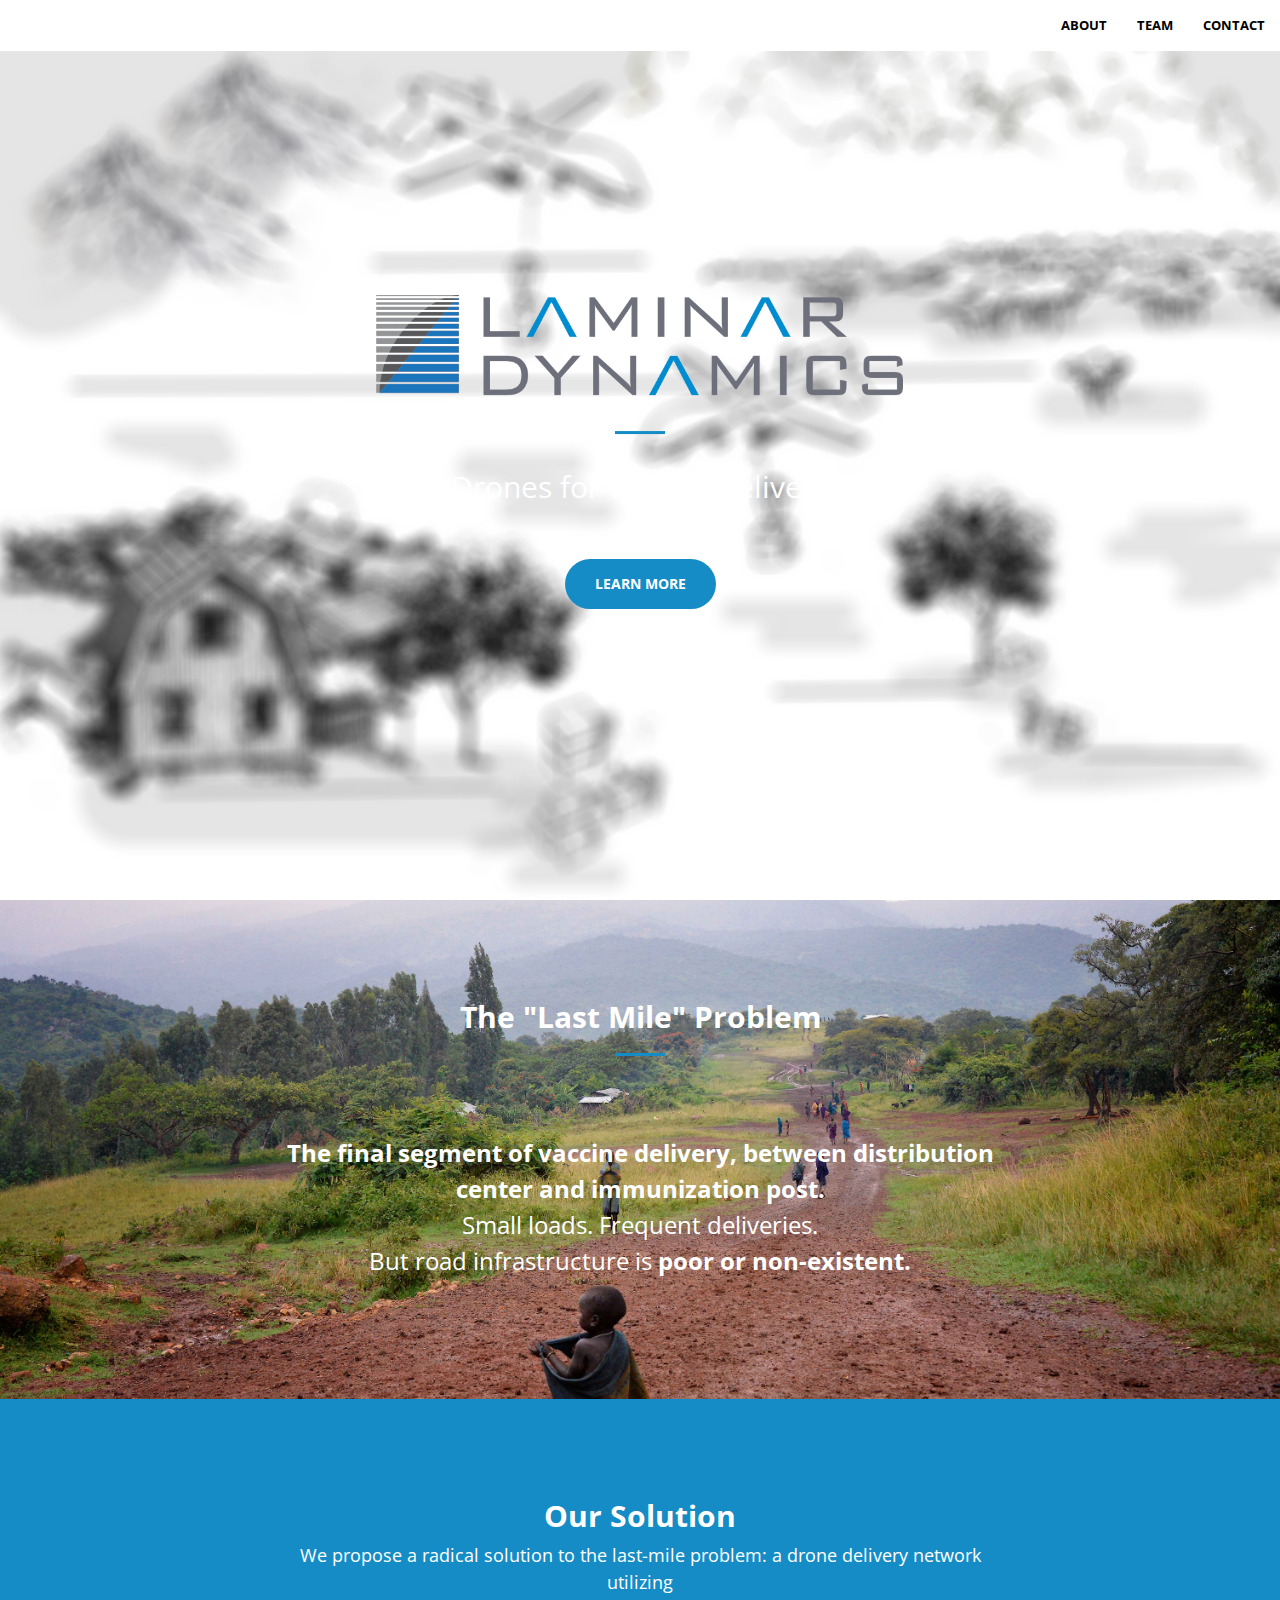
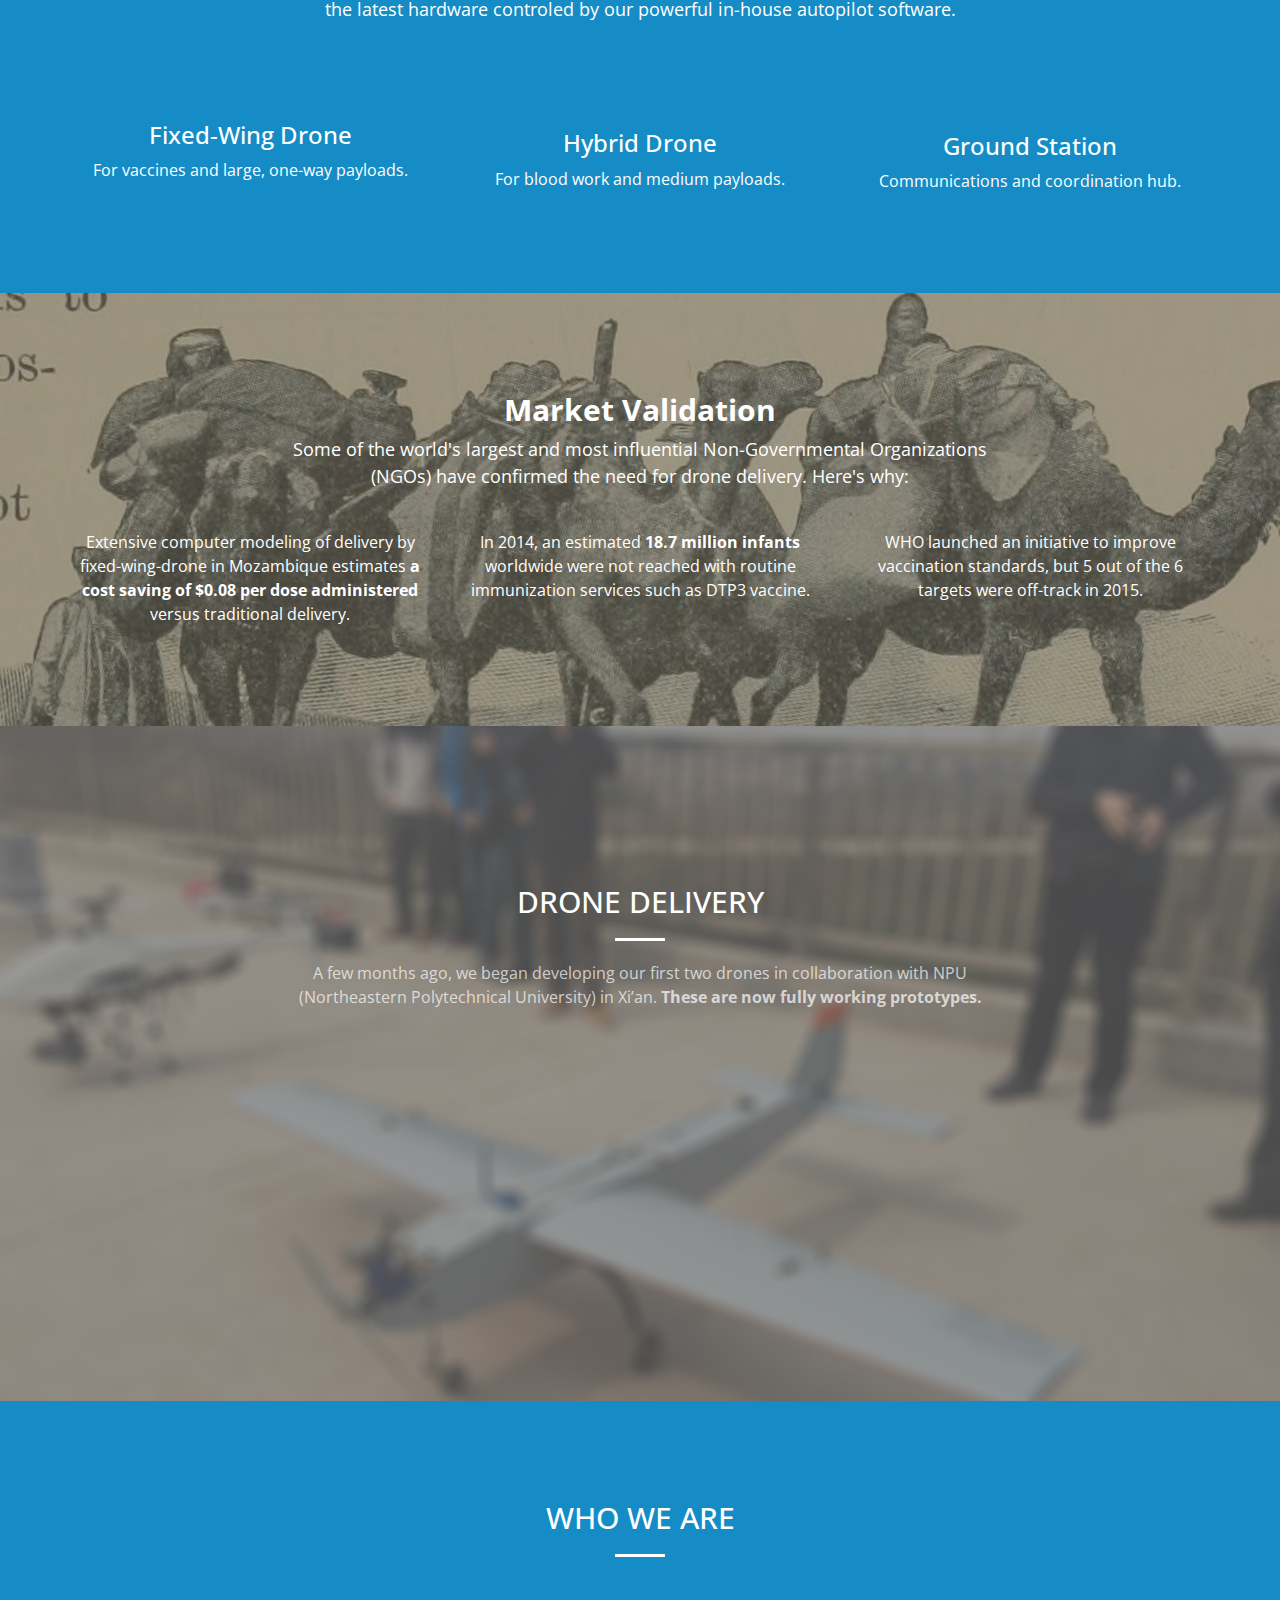
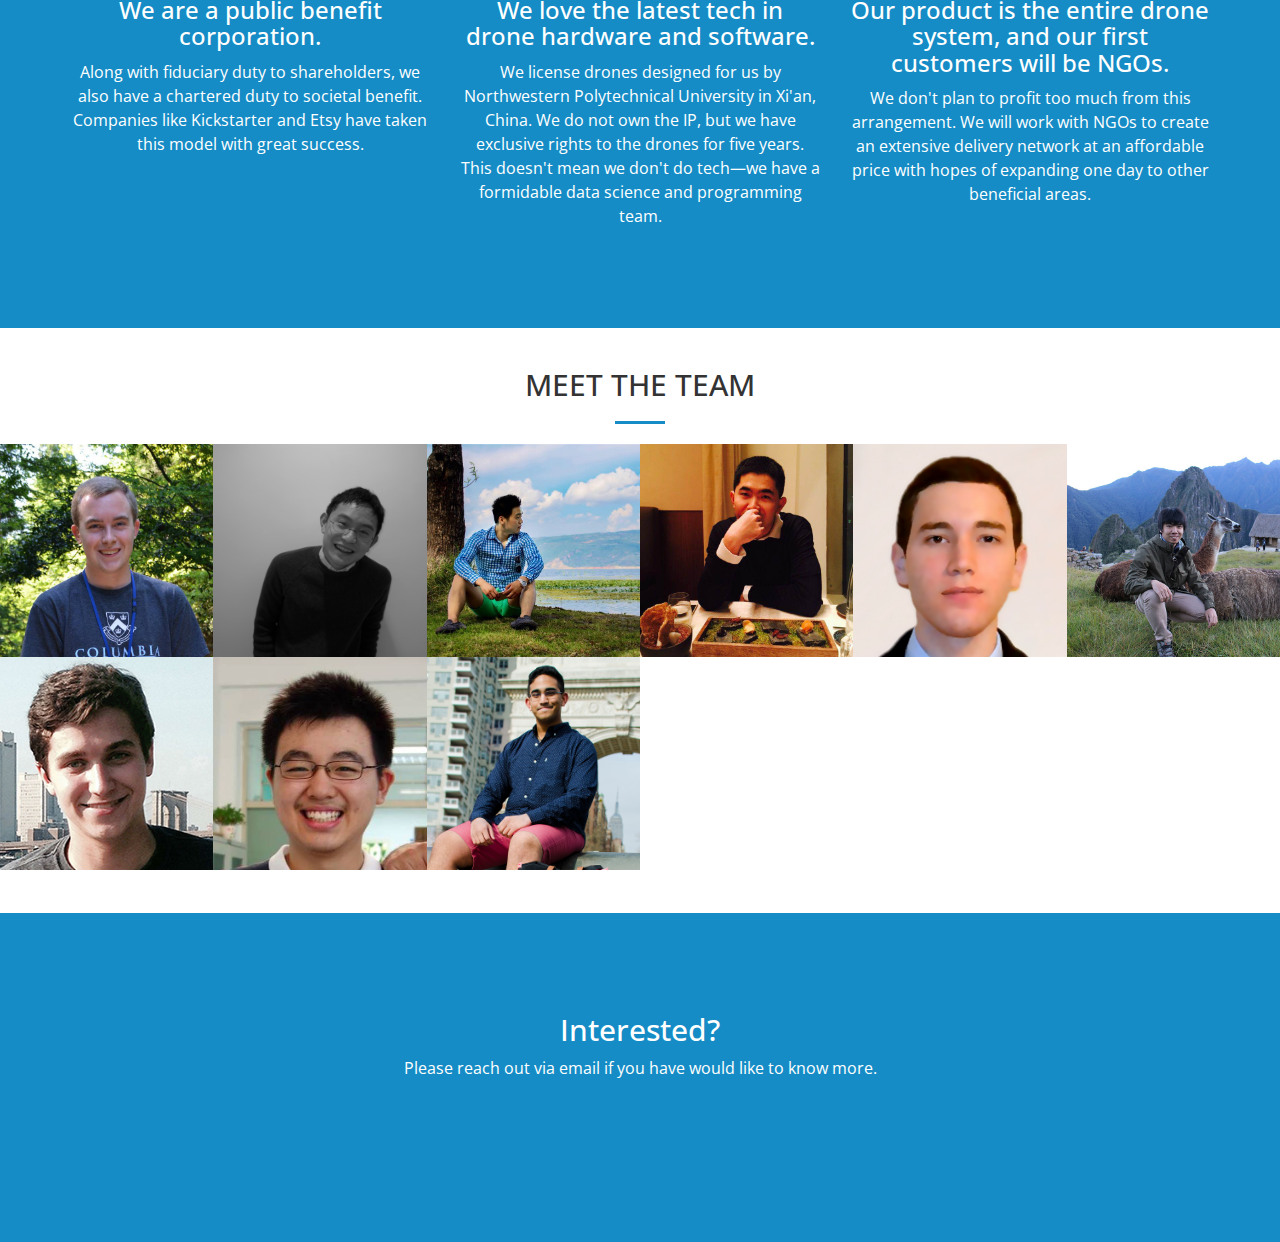
==== commit f379d693: "basic info for v2  done" ====
--- a/index.html
+++ b/index.html
@@ -16,7 +16,6 @@
 
     <!-- Custom Fonts -->
     <link href='http://fonts.googleapis.com/css?family=Open+Sans:300italic,400italic,600italic,700italic,800italic,400,300,600,700,800' rel='stylesheet' type='text/css'>
-    <link href='http://fonts.googleapis.com/css?family=Merriweather:400,300,300italic,400italic,700,700italic,900,900italic' rel='stylesheet' type='text/css'>
     <link rel="stylesheet" href="font-awesome/css/font-awesome.min.css" type="text/css">
 
     <!-- Plugin CSS -->
@@ -71,84 +70,92 @@
     <header>
         <div class="header-content">
             <div class="header-content-inner">
-                <img src="img/logo.png">
+                <img id="logo" src="img/logo.png">
                 <hr>
-                <p style="color: white">Drones for vaccine delivery</p>
+                <p id="header-subtitle">Drones for vaccine delivery</p>
                 <a href="#about" class="btn btn-primary btn-xl page-scroll">Learn More</a>
             </div>
         </div>
     </header>
 
-    <section id="about">
+    <section id="about" class="container-bg" style="background-image: url(img/slides/slide_1.jpg)">
         <div class="container">
             <div class="row">
                 <div class="col-lg-12 text-center">
-                    <h2 class="section-heading">THE PROBLEM</h2>
+                    <h2 class="section-heading"><strong>The "Last Mile" Problem</strong></h2>
                     <hr class="primary">
                 </div>
             </div>
         </div>
         <div class="container">
             <div class="row">
-                <div class="col-lg-4 col-md-6 text-center">
-                    <div class="service-box">
-                        <img class="fa fa-4x icon wow bounceIn text-primary" src="img/icons/loc.png"></img>
-                        <h3>The Crisis</h3>
-                        <p class="text-muted">In 2014, an estimated 18.7 million infants worldwide were not reached with routine immunization services such as DTP3 vaccine. 1.5 million children die each year from vaccine-preventable diseases.</p>
-                    </div>
-                </div>
-                <div class="col-lg-4 col-md-6 text-center">
-                    <div class="service-box">
-                        <img class="fa fa-4x icon wow bounceIn text-primary" data-wow-delay=".1s" src="img/icons/sun.png"></img>
-                        <h3>The Focus</h3>
-                        <p class="text-muted">More than 70 percent of the world’s unvaccinated children live in 10 countries with large populations and weak immunization systems.</p>
-                    </div>
-                </div>
-                <div class="col-lg-4 col-md-6 text-center">
-                    <div class="service-box">
-                        <img class="fa fa-4x icon wow bounceIn text-primary" data-wow-delay=".2s" src="img/icons/terrain.png"></img>
-                        <h3>The Last Mile</h3>
-                        <p class="text-muted">The final segment of vaccine delivery, between distribution center and immunization post. Small loads. Frequent deliveries. But road infrastructure is poor or non-existent.</p>
-                    </div>
-                </div>
-            </div>
-        </div>
-    </section>
-
-    <section class="bg-primary">
-        <div class="container">
-            <div class="row">
-                <div class="col-lg-8 col-lg-offset-2 text-center">
-                    <h2 class="section-heading">OUR SOLUTION</h2>
-                    <hr class="light">
-                </div>
-            </div>
-        </div>
-        <div class="container">
-            <div class="row">
-                <div class="col-lg-12 text-center">
-                    <p class="text">We propose a radical solution to the last-mile problem: a drone delivery network utilizing<br> the latest hardware controled by our powerful in-house autopilot software.
-                    </p>
-                </div>
+                <div class="col-lg-8 col-lg-offset-2 text-center" style="margin-top: 5%">
+                    <p class="text-faded" id="header-subtitle" style="font-size: 24px"><strong>The final segment of vaccine delivery, between distribution center and immunization post.</strong><br>Small loads. Frequent deliveries.<br>But road infrastructure is <strong>poor or non-existent.</strong> </p>
+                </div>
+            </div>
+        </div>
+    </section>
+
+    <section class="bg-primary" class="container-bg" style="background-image: url(img/slides/slide_2.jpg)">
+        <div class="container">
+            <div class="row">
+                <div class="col-lg-8 col-lg-offset-2 text-center">
+                    <h2 class="section-heading"><strong>Our Solution</strong></h2>
+                    <p class="text-faded" id="header-subtitle" style="font-size: 18px">We propose a radical solution to the last-mile problem: a drone delivery network utilizing<br> the latest hardware controled by our powerful in-house autopilot software.</p>
+                </div>
+            </div>
+        </div>
+        <div class="container">
+            <div class="row">
                 <div class="col-lg-4 col-md-6 text-center">
                     <div class="service-box">
                         <img class="fa fa-4x icon wow bounceIn text-primary" src="img/icons/fixed.png" style="filter: invert(100%)"></img>
                         <h3>Fixed-Wing Drone</h3>
-                        <p class="text">For vaccines and large, one-way payloads</p>
+                        <p class="text">For vaccines and large, one-way payloads.</p>
                     </div>
                 </div>
                 <div class="col-lg-4 col-md-6 text-center">
                     <div class="service-box">
                         <img class="fa fa-4x icon wow bounceIn text-primary" data-wow-delay=".1s" src="img/icons/quad.png" style="filter: invert(100%)"></img>
                         <h3>Hybrid Drone</h3>
-                        <p class="text">For blood work and medium payloads</p>
+                        <p class="text">For blood work and medium payloads.</p>
                     </div>
                 </div>
                 <div class="col-lg-4 col-md-6 text-center">
                     <div class="service-box">
                         <img class="fa fa-4x icon wow bounceIn text-primary" data-wow-delay=".2s" src="img/icons/base.png" style="filter: invert(100%)"></img>
                         <h3>Ground Station</h3>
-                        <p class="text">Communications and coordination hub</p>
+                        <p class="text">Communications and coordination hub.</p>
+                    </div>
+                </div>
+            </div>
+        </div>
+    </section>
+
+    <section class="bg-primary" class="container-bg" style="background-image: url(img/slides/slide_3.jpg)">
+        <div class="container">
+            <div class="row">
+                <div class="col-lg-8 col-lg-offset-2 text-center">
+                    <h2 class="section-heading"><strong>Market Validation</strong></h2>
+                    <p class="text-faded" id="header-subtitle" style="font-size: 18px">Some of the world's largest and most influential Non-Governmental Organizations (NGOs) have confirmed the need for drone delivery. Here's why:</p>
+                </div>
+            </div>
+        </div>
+        <div class="container">
+            <div class="row">
+                <div class="col-lg-4 col-md-6 text-center">
+                    <div class="service-box">
+                        <p class="text">Extensive computer modeling of delivery by fixed-wing-drone in Mozambique estimates <strong>a cost saving of $0.08 per dose administered</strong> versus traditional delivery.</p>
+                    </div>
+                </div>
+                <div class="col-lg-4 col-md-6 text-center">
+                    <div class="service-box">
+                        <p class="text">In 2014, an estimated <strong>18.7 million infants</strong> worldwide were not reached with routine immunization services such as DTP3 vaccine.</p>
+                    </div>
+                </div>
+                <div class="col-lg-4 col-md-6 text-center">
+                    <div class="service-box">
+                        <p class="text">WHO launched an initiative to improve vaccination standards, but 5 out of the 6 targets were off-track in 2015.</p>
                     </div>
                 </div>
             </div>
@@ -162,54 +169,6 @@
                     <h2 class="section-heading">DRONE DELIVERY</h2>
                     <hr class="light">
                     <p class="text-faded">A few months ago, we began developing our first two drones in collaboration with NPU (Northeastern Polytechnical University) in Xi’an. <strong>These are now fully working prototypes.</strong></p>
-                    <p class="text-faded">Our drones have a <strong>400km (250 mile)</strong> range, a payload of <strong>25kg (55 lbs)</strong>, and speed of <strong>90 mph (145 kph)</strong>. They are deployed autonomously to parachute life-saving parcels, driven by in-house autopilot, with RC backup.</p>
-                    <p class="text-faded">Each drone costs <strong>$2,500</strong>, with an expected lifespan of <strong>1200 missions</strong> and almost <strong>no maintenance cost</strong>. <strong>Each delivery over 100 miles is expected to cost only $4.</strong></p>
-                </div>
-            </div>
-        </div>
-    </section>
-
-    <section id="about">
-        <div class="container">
-            <div class="row">
-                <div class="col-lg-12 text-center">
-                    <h2 class="section-heading">IMPACT</h2>
-                    <hr class="primary">
-                </div>
-            </div>
-        </div>
-        <div class="container">
-            <div class="row">
-                <div class="col-lg-12 text-center">
-                    <p class="text-muted">Some of the world's largest and most influential Non-Governmental Organizations (NGOs)<br> have confirmed the need for drone delivery. Here's why:
-                    </p>
-                </div>
-                <div class="col-lg-4 col-md-6 text-center">
-                    <div class="service-box">
-                    <!--
-                        <img class="fa fa-4x icon wow bounceIn text-primary" src="img/icons/loc.png"></img>
-                        <h3>The Crisis</h3>
-                        -->
-                        <p class="text-muted">Computer modeling of delivery by fixed-wing-drone in Mozambique estimates a <strong>cost saving of $0.08 per dose administered</strong> versus traditional delivery.</p>
-                    </div>
-                </div>
-                <div class="col-lg-4 col-md-6 text-center">
-                    <div class="service-box">
-                    <!--
-                        <img class="fa fa-4x icon wow bounceIn text-primary" data-wow-delay=".1s" src="img/icons/sun.png"></img>
-                        <h3>The Focus</h3>
-                        -->
-                        <p class="text-muted">In 2014, an estimated <strong>18.7 million infants</strong> worldwide were not reached with routine immunization services such as DTP3 vaccine.</p>
-                    </div>
-                </div>
-                <div class="col-lg-4 col-md-6 text-center">
-                    <div class="service-box">
-                    <!--
-                        <img class="fa fa-4x icon wow bounceIn text-primary" data-wow-delay=".2s" src="img/icons/terrain.png"></img>
-                        <h3>The Last Mile</h3>
-                        -->
-                        <p class="text-muted">WHO launched an initiative to improve vaccination standards, but <strong>5 out of the 6 targets</strong> were off-track in 2015.</p>
-                    </div>
                 </div>
             </div>
         </div>
--- a/css/creative.css
+++ b/css/creative.css
@@ -11,7 +11,7 @@
 }
 
 body {
-    font-family: Merriweather,'Helvetica Neue',Arial,sans-serif;
+    font-family: 'Open Sans','Helvetica Neue',Arial,sans-serif;
 }
 
 hr {
@@ -173,6 +173,20 @@
 }
 
 header {
+    position: relative;
+    width: 100%;
+    min-height: auto;
+    text-align: center;
+    color: #fff;
+    background-image: url(../img/header.jpg);
+    background-position: center;
+    -webkit-background-size: cover;
+    -moz-background-size: cover;
+    background-size: cover;
+    -o-background-size: cover;
+}
+
+.container-bg {
     position: relative;
     width: 100%;
     min-height: auto;
@@ -487,4 +501,15 @@
 
 .drone {
     background-image: url("img/drone.jpg");
+}
+
+#logo {
+    width: 530px;
+    height: auto;
+}
+
+#header-subtitle {
+    color: white;
+    font-size: 30px;
+    font-weight: 400;
 }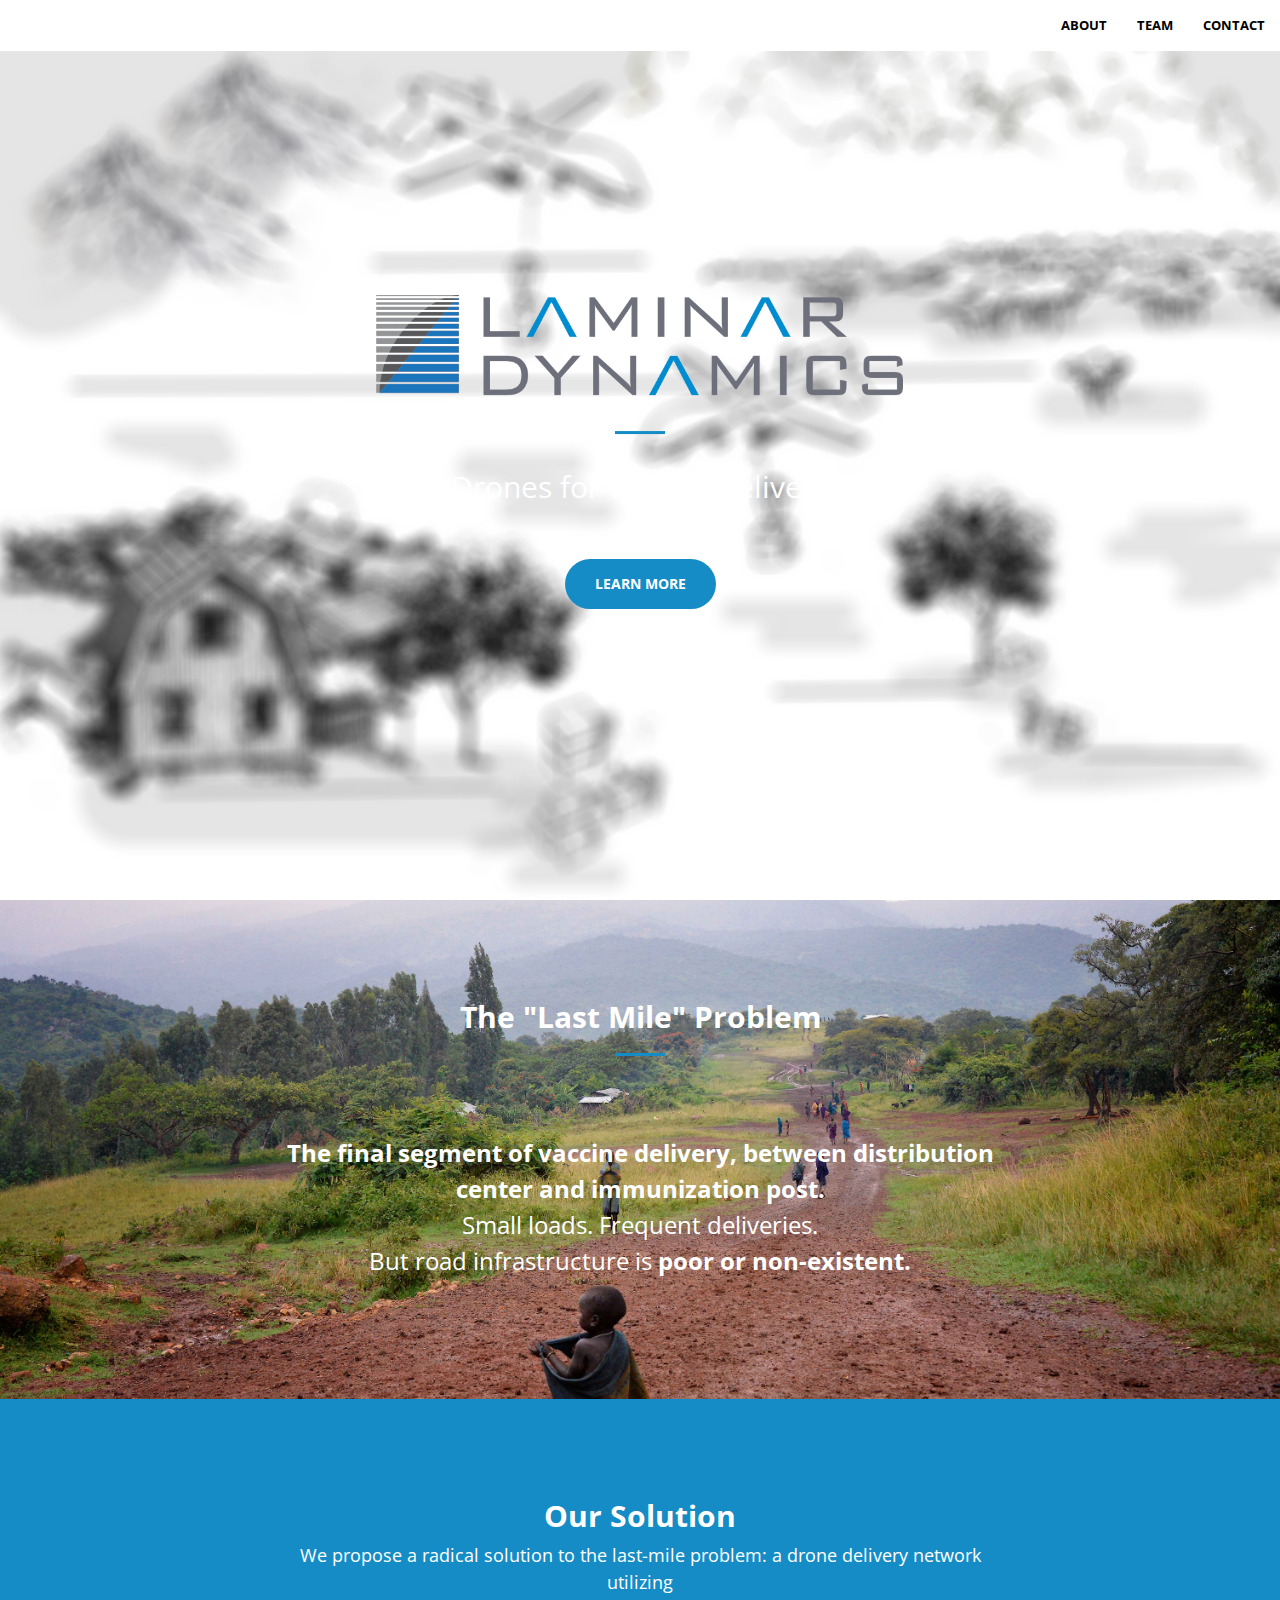
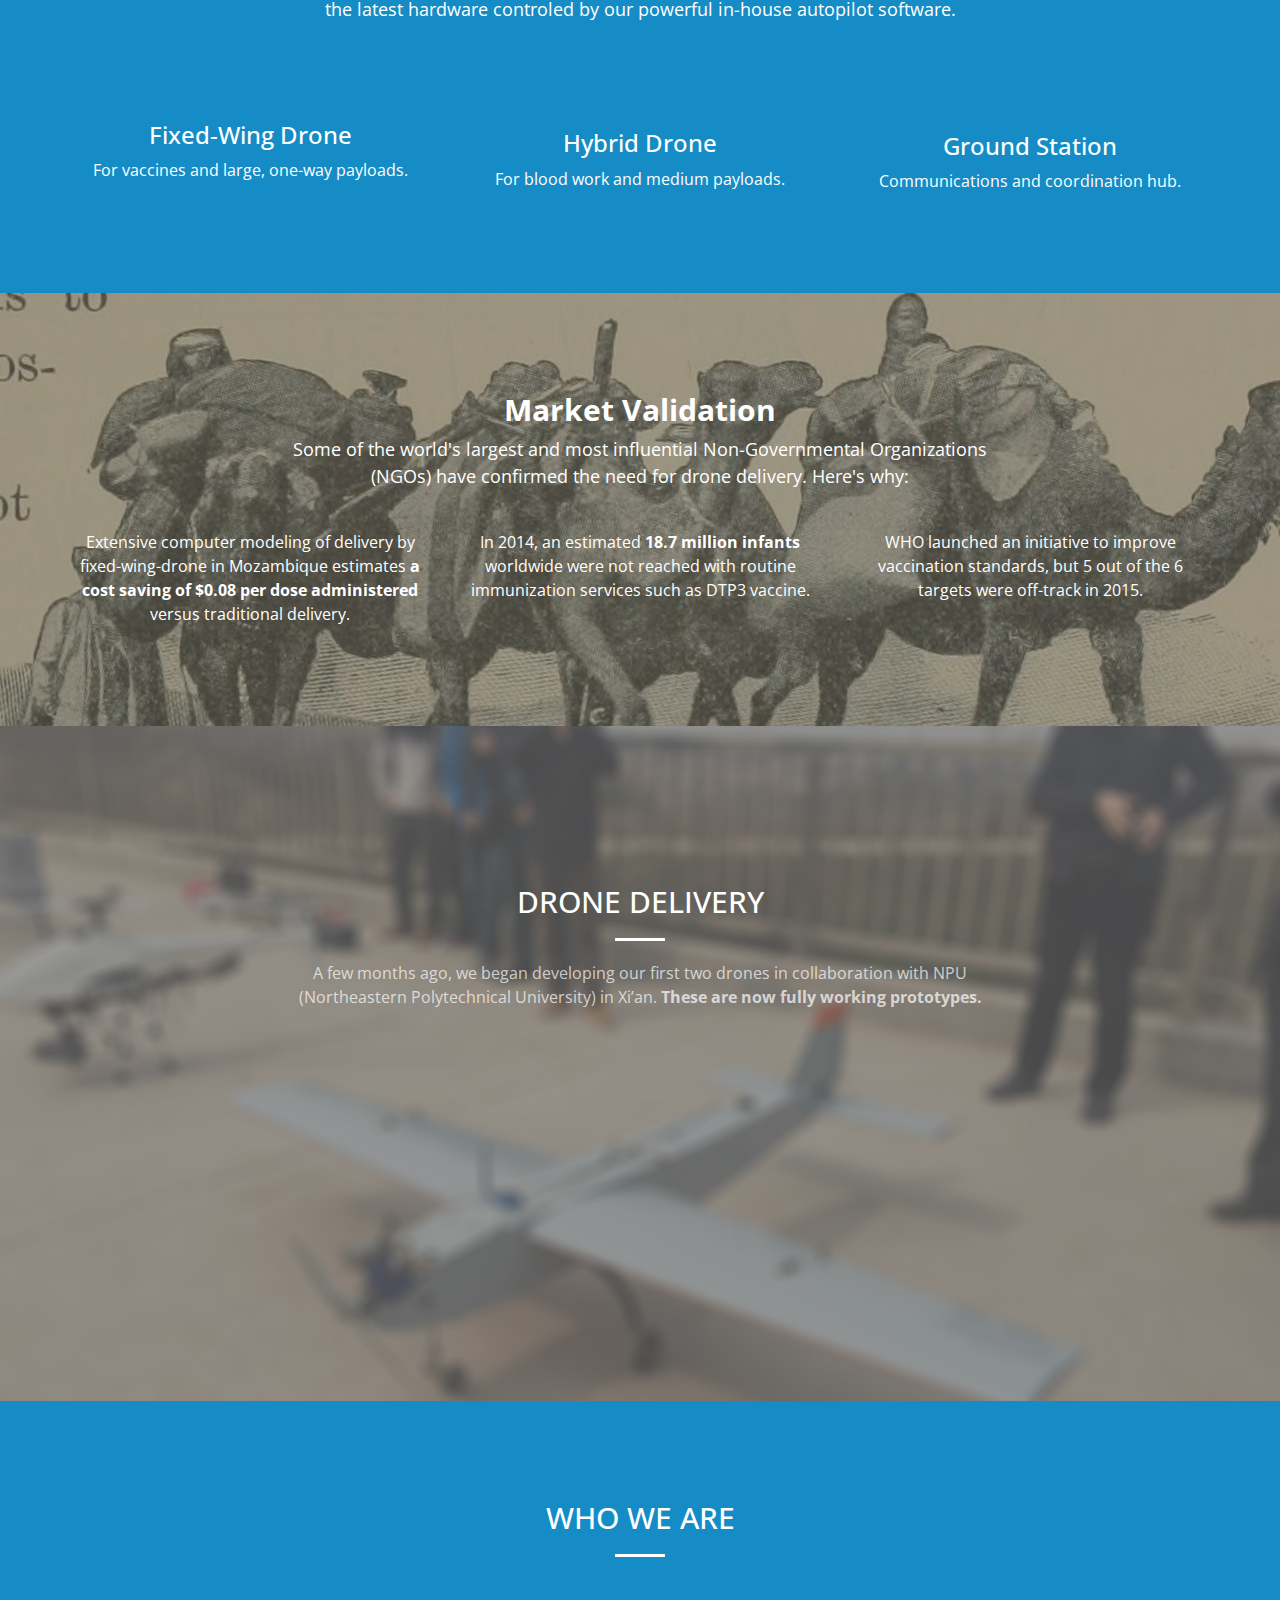
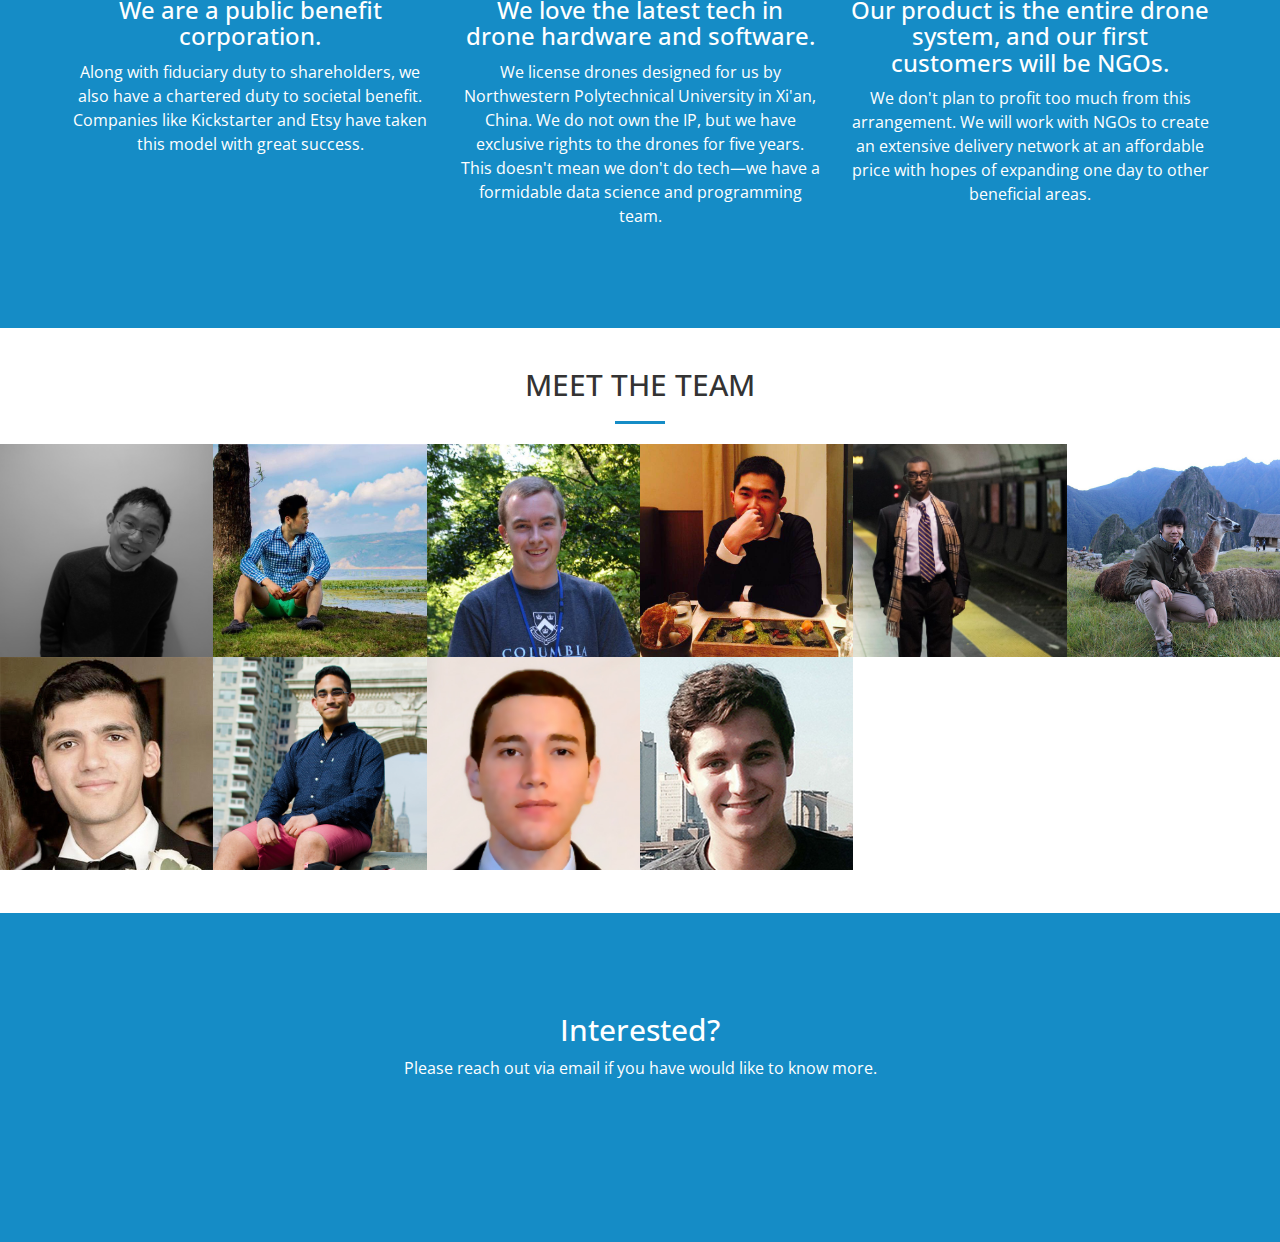
==== commit 837b9c49: "updated team based on the slideshow" ====
--- a/index.html
+++ b/index.html
@@ -55,7 +55,7 @@
                         <a class="page-scroll" href="#about">About</a>
                     </li>
                     <li>
-                        <a class="page-scroll" href="#meet-the-team">Team</a>
+                        <a class="page-scroll" href="#team">Team</a>
                     </li>
                     <li>
                         <a class="page-scroll" href="#contact">Contact</a>
@@ -174,7 +174,7 @@
         </div>
     </section>
 
-    <section class="bg-primary">
+    <section class="bg-primary" id="team">
         <div class="container">
             <div class="row">
                 <div class="col-lg-8 col-lg-offset-2 text-center">
@@ -221,6 +221,36 @@
             <div class="row no-gutter">
                 <div class="col-lg-2 col-sm-6">
                     <a class="portfolio-box">
+                        <img src="img/headshots/harvey-wu.jpg" class="img-responsive" alt="">
+                        <div class="portfolio-box-caption">
+                            <div class="portfolio-box-caption-content">
+                                <div class="project-category text-faded">
+                                    Harvey Wu
+                                </div>
+                                <div class="project-name">
+                                    CEO / Co-founder
+                                </div>
+                            </div>
+                        </div>
+                    </a>
+                </div>
+                <div class="col-lg-2 col-sm-6">
+                    <a class="portfolio-box">
+                        <img src="img/headshots/eric-xu.jpg" class="img-responsive" alt="">
+                        <div class="portfolio-box-caption">
+                            <div class="portfolio-box-caption-content">
+                                <div class="project-category text-faded">
+                                    Baoyi "Eric" Xu
+                                </div>
+                                <div class="project-name">
+                                    CFO / Co-founder
+                                </div>
+                            </div>
+                        </div>
+                    </a>
+                </div>
+                <div class="col-lg-2 col-sm-6">
+                    <a class="portfolio-box">
                         <img src="img/headshots/lucas-schuermann.jpg" class="img-responsive" alt="">
                         <div class="portfolio-box-caption">
                             <div class="portfolio-box-caption-content">
@@ -228,37 +258,7 @@
                                     Lucas Schuermann
                                 </div>
                                 <div class="project-name">
-                                    Co-founder
-                                </div>
-                            </div>
-                        </div>
-                    </a>
-                </div>
-                <div class="col-lg-2 col-sm-6">
-                    <a class="portfolio-box">
-                        <img src="img/headshots/harvey-wu.jpg" class="img-responsive" alt="">
-                        <div class="portfolio-box-caption">
-                            <div class="portfolio-box-caption-content">
-                                <div class="project-category text-faded">
-                                    Harvey Wu
-                                </div>
-                                <div class="project-name">
-                                    Co-founder
-                                </div>
-                            </div>
-                        </div>
-                    </a>
-                </div>
-                <div class="col-lg-2 col-sm-6">
-                    <a class="portfolio-box">
-                        <img src="img/headshots/eric-xu.jpg" class="img-responsive" alt="">
-                        <div class="portfolio-box-caption">
-                            <div class="portfolio-box-caption-content">
-                                <div class="project-category text-faded">
-                                    Eric Xu
-                                </div>
-                                <div class="project-name">
-                                    Co-founder
+                                    CTO / Co-founder
                                 </div>
                             </div>
                         </div>
@@ -270,25 +270,25 @@
                         <div class="portfolio-box-caption">
                             <div class="portfolio-box-caption-content">
                                 <div class="project-category text-faded">
-                                    Mark Fang
-                                </div>
-                                <div class="project-name">
-                                    Investor Relations
-                                </div>
-                            </div>
-                        </div>
-                    </a>
-                </div>
-                <div class="col-lg-2 col-sm-6">
-                    <a class="portfolio-box">
-                        <img src="img/headshots/carlos-martin.jpg" class="img-responsive" alt="">
-                        <div class="portfolio-box-caption">
-                            <div class="portfolio-box-caption-content">
-                                <div class="project-category text-faded">
-                                    Carlos Martin
-                                </div>
-                                <div class="project-name">
-                                    Data Scientist
+                                    Shuaipeng "Mark" Fang
+                                </div>
+                                <div class="project-name">
+                                    VP of Investor Relations
+                                </div>
+                            </div>
+                        </div>
+                    </a>
+                </div>
+                <div class="col-lg-2 col-sm-6">
+                    <a class="portfolio-box">
+                        <img src="img/headshots/junius-williams.jpg" class="img-responsive" alt="">
+                        <div class="portfolio-box-caption" style="background: rgba(164, 16, 52, 0.9);">
+                            <div class="portfolio-box-caption-content">
+                                <div class="project-category text-faded">
+                                    Junius Williams
+                                </div>
+                                <div class="project-name">
+                                    Deployment Advisor
                                 </div>
                             </div>
                         </div>
@@ -300,47 +300,32 @@
                         <div class="portfolio-box-caption">
                             <div class="portfolio-box-caption-content">
                                 <div class="project-category text-faded">
-                                    Tommy Fang
-                                </div>
-                                <div class="project-name">
-                                    Marketing
-                                </div>
-                            </div>
-                        </div>
-                    </a>
-                </div>
-                <div class="col-lg-2 col-sm-6">
-                    <a class="portfolio-box">
-                        <img src="img/headshots/justin-calamari.jpg" class="img-responsive" alt="">
-                        <div class="portfolio-box-caption">
-                            <div class="portfolio-box-caption-content">
-                                <div class="project-category text-faded">
-                                    Justin Calamari
-                                </div>
-                                <div class="project-name">
-                                    Software Engineer
-                                </div>
-                            </div>
-                        </div>
-                    </a>
-                </div>
-                <div class="col-lg-2 col-sm-6">
-                    <a class="portfolio-box">
-                        <img src="img/headshots/andy-xu.jpg" class="img-responsive" alt="">
-                        <div class="portfolio-box-caption">
-                            <div class="portfolio-box-caption-content">
-                                <div class="project-category text-faded">
-                                    Andy Xu
-                                </div>
-                                <div class="project-name">
-                                    Software Engineer
-                                </div>
-                            </div>
-                        </div>
-                    </a>
-                </div>
-                <div class="col-lg-2 col-sm-6">
-                    <a class="portfolio-box" style="background: rgba(87, 6, 140, 0.9);">
+                                    Zixuan "Tommy" Fang
+                                </div>
+                                <div class="project-name">
+                                    Marketing Analyst
+                                </div>
+                            </div>
+                        </div>
+                    </a>
+                </div>
+                <div class="col-lg-2 col-sm-6">
+                    <a class="portfolio-box">
+                        <img src="img/headshots/vinay-mehta.jpg" class="img-responsive" alt="">
+                        <div class="portfolio-box-caption">
+                            <div class="portfolio-box-caption-content">
+                                <div class="project-category text-faded">
+                                    Vinay Mehta
+                                </div>
+                                <div class="project-name">
+                                    Marketing Analyst
+                                </div>
+                            </div>
+                        </div>
+                    </a>
+                </div>
+                <div class="col-lg-2 col-sm-6">
+                    <a class="portfolio-box">
                         <img src="img/headshots/aneesh-ashutosh.jpg" class="img-responsive" alt="">
                         <div class="portfolio-box-caption" style="background: rgba(87, 6, 140, 0.9);">
                             <div class="portfolio-box-caption-content">
@@ -348,7 +333,37 @@
                                     Aneesh Ashutosh
                                 </div>
                                 <div class="project-name">
-                                    Web Developer
+                                    Webmaster / Software Engineer
+                                </div>
+                            </div>
+                        </div>
+                    </a>
+                </div>
+                <div class="col-lg-2 col-sm-6">
+                    <a class="portfolio-box">
+                        <img src="img/headshots/carlos-martin.jpg" class="img-responsive" alt="">
+                        <div class="portfolio-box-caption">
+                            <div class="portfolio-box-caption-content">
+                                <div class="project-category text-faded">
+                                    Carlos Martin
+                                </div>
+                                <div class="project-name">
+                                    Software Engineer
+                                </div>
+                            </div>
+                        </div>
+                    </a>
+                </div>
+                <div class="col-lg-2 col-sm-6">
+                    <a class="portfolio-box">
+                        <img src="img/headshots/justin-calamari.jpg" class="img-responsive" alt="">
+                        <div class="portfolio-box-caption">
+                            <div class="portfolio-box-caption-content">
+                                <div class="project-category text-faded">
+                                    Justin Calamari
+                                </div>
+                                <div class="project-name">
+                                    Data Analyst
                                 </div>
                             </div>
                         </div>
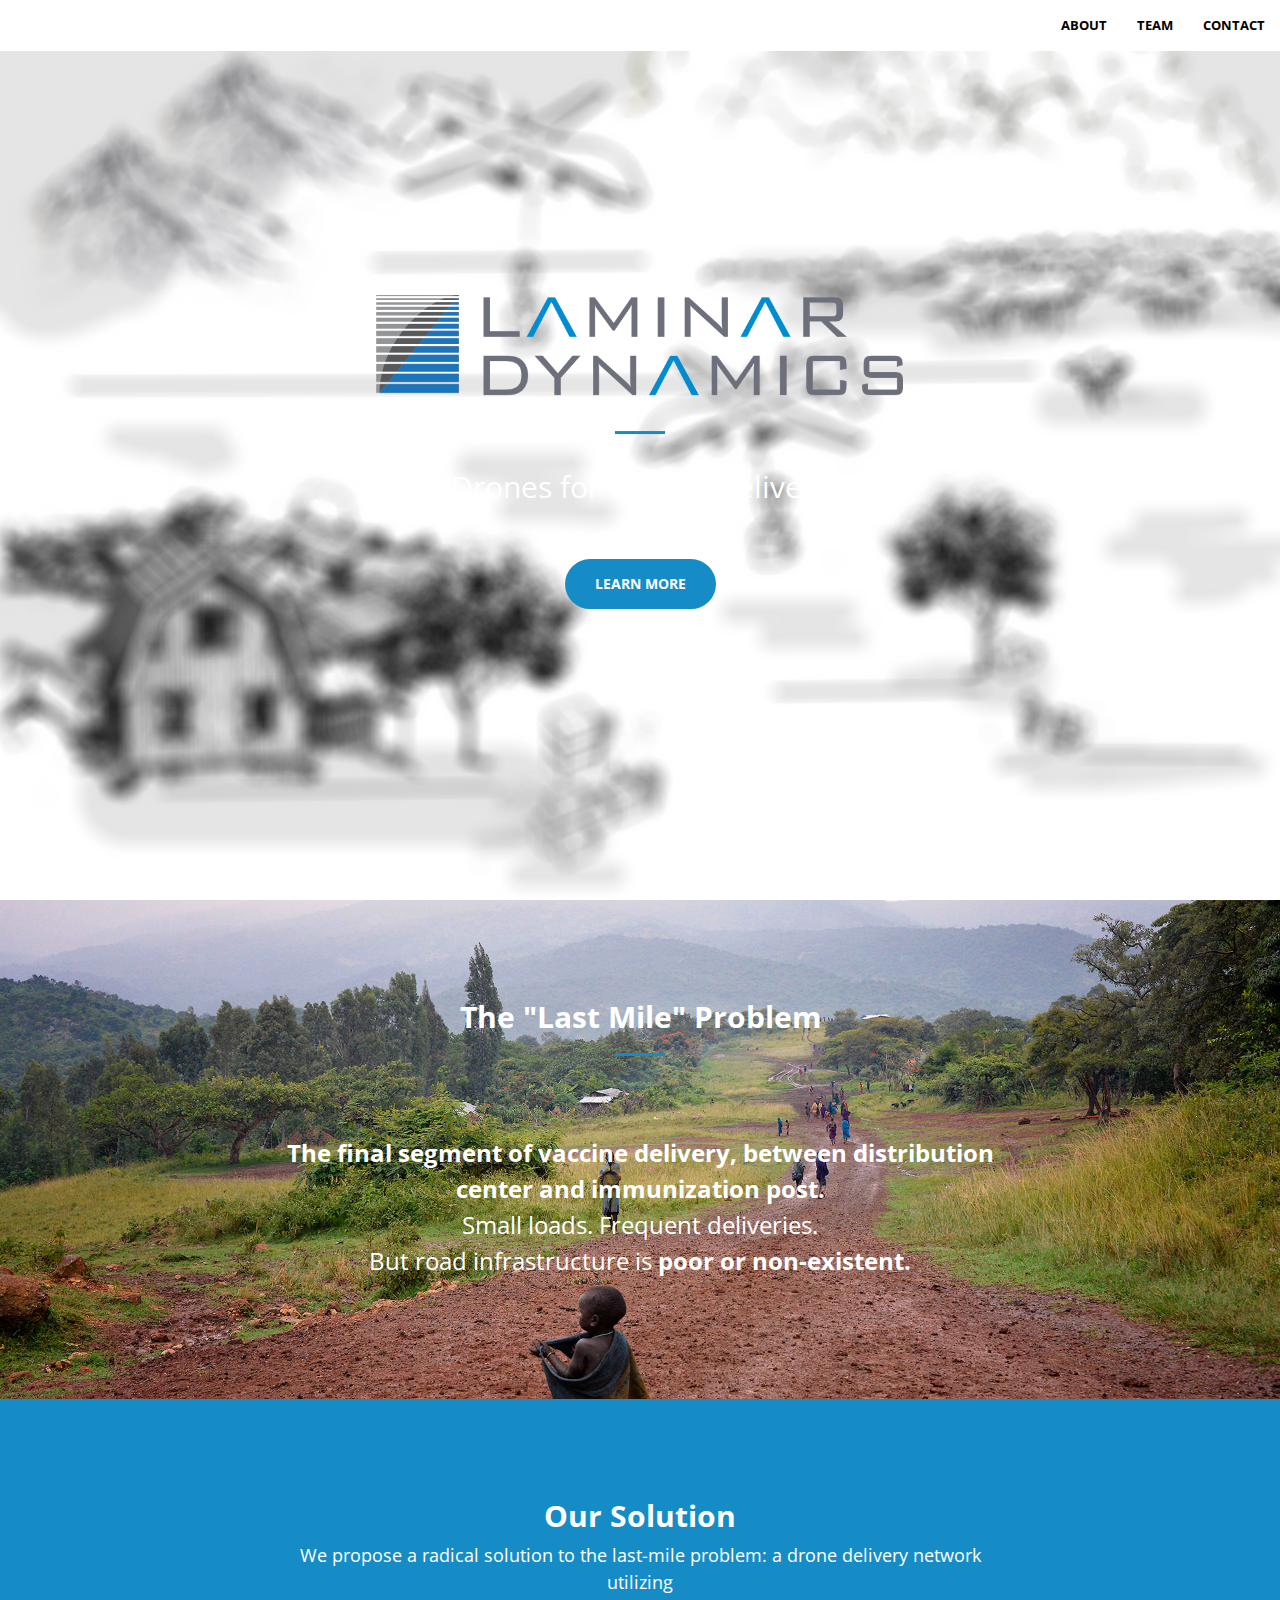
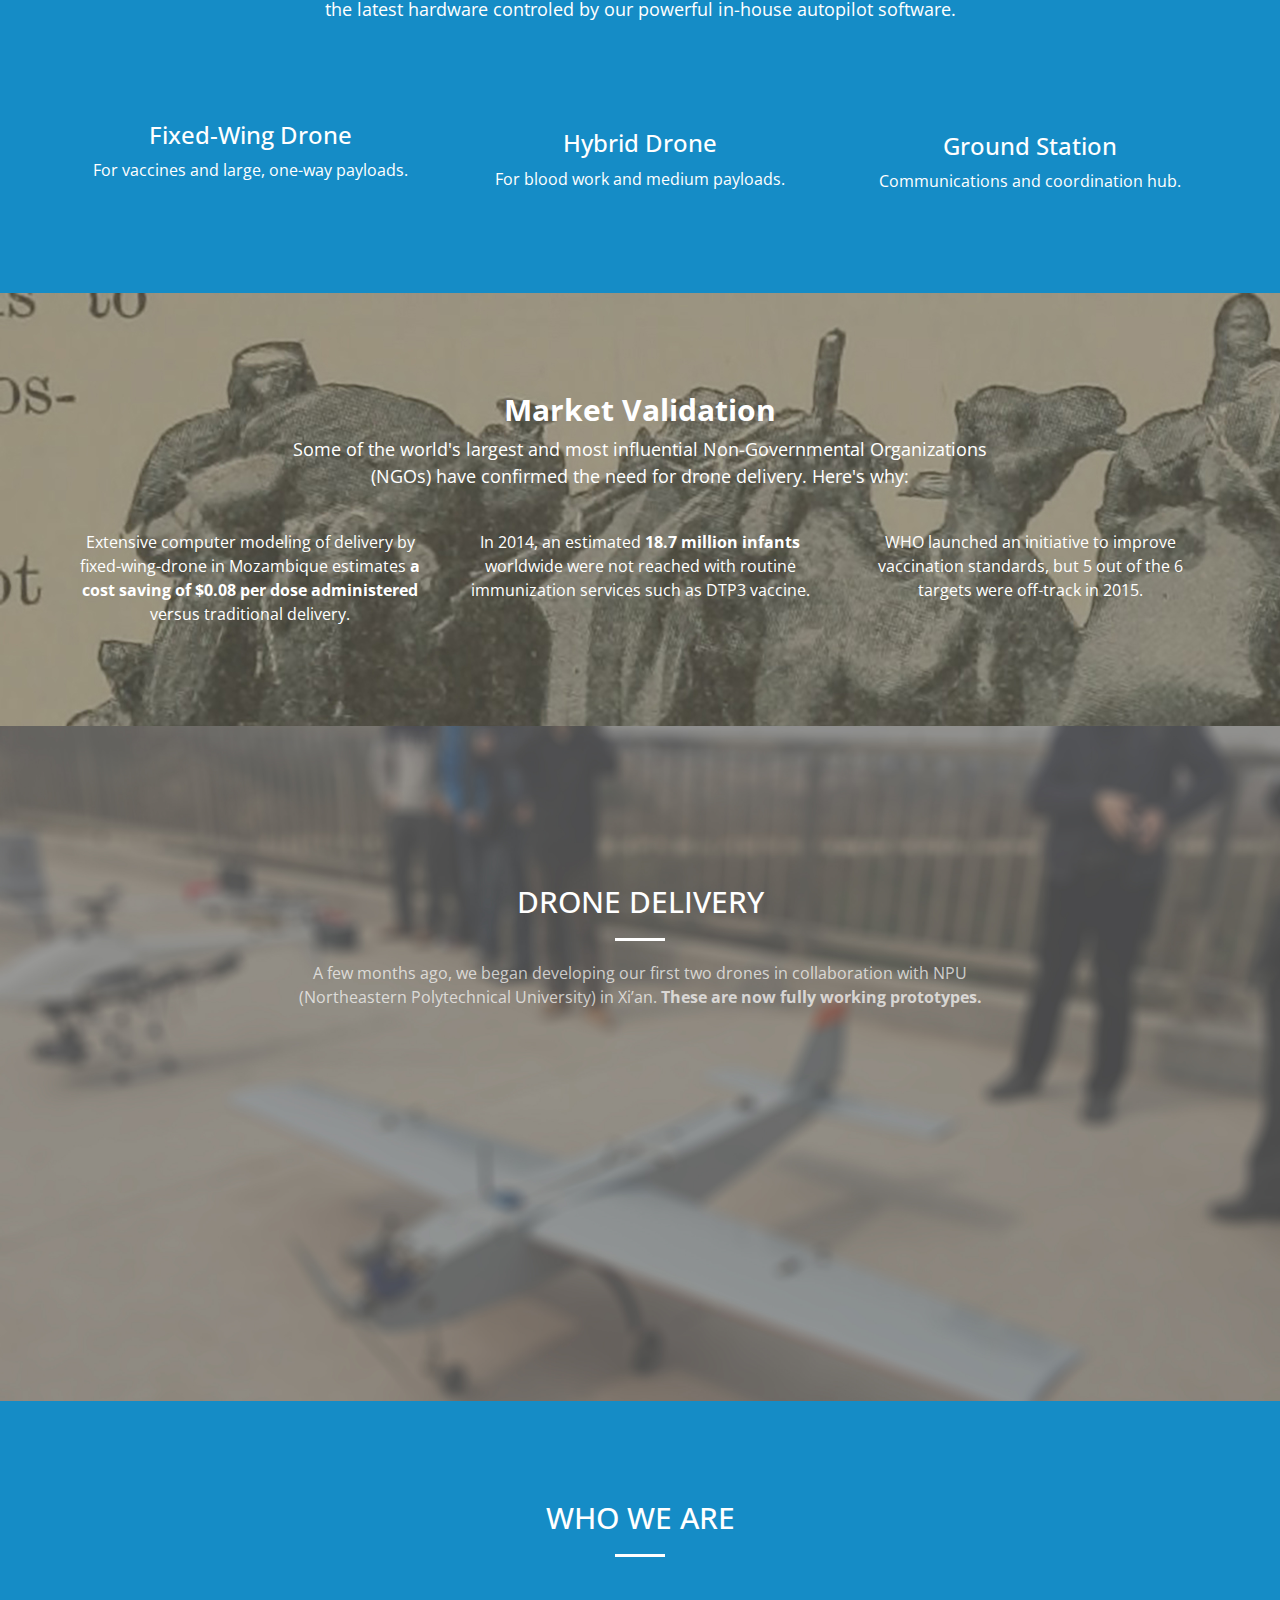
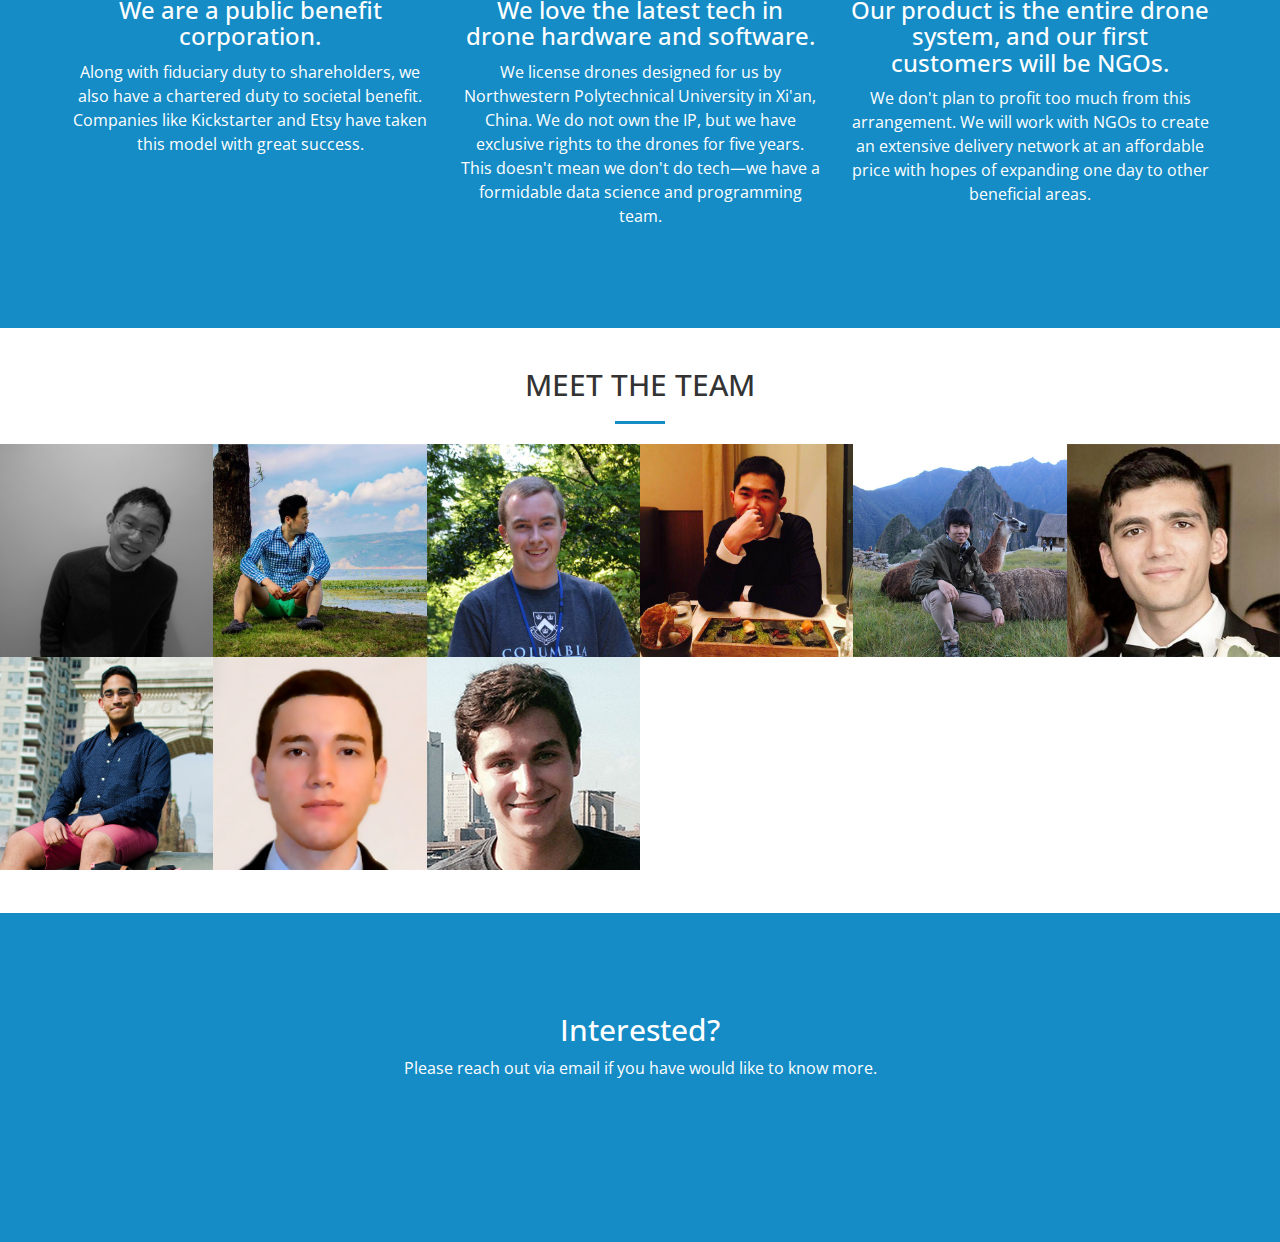
==== commit f0448a2b: "removed junius" ====
--- a/index.html
+++ b/index.html
@@ -281,21 +281,6 @@
                 </div>
                 <div class="col-lg-2 col-sm-6">
                     <a class="portfolio-box">
-                        <img src="img/headshots/junius-williams.jpg" class="img-responsive" alt="">
-                        <div class="portfolio-box-caption" style="background: rgba(164, 16, 52, 0.9);">
-                            <div class="portfolio-box-caption-content">
-                                <div class="project-category text-faded">
-                                    Junius Williams
-                                </div>
-                                <div class="project-name">
-                                    Deployment Advisor
-                                </div>
-                            </div>
-                        </div>
-                    </a>
-                </div>
-                <div class="col-lg-2 col-sm-6">
-                    <a class="portfolio-box">
                         <img src="img/headshots/tommy-fang.jpg" class="img-responsive" alt="">
                         <div class="portfolio-box-caption">
                             <div class="portfolio-box-caption-content">
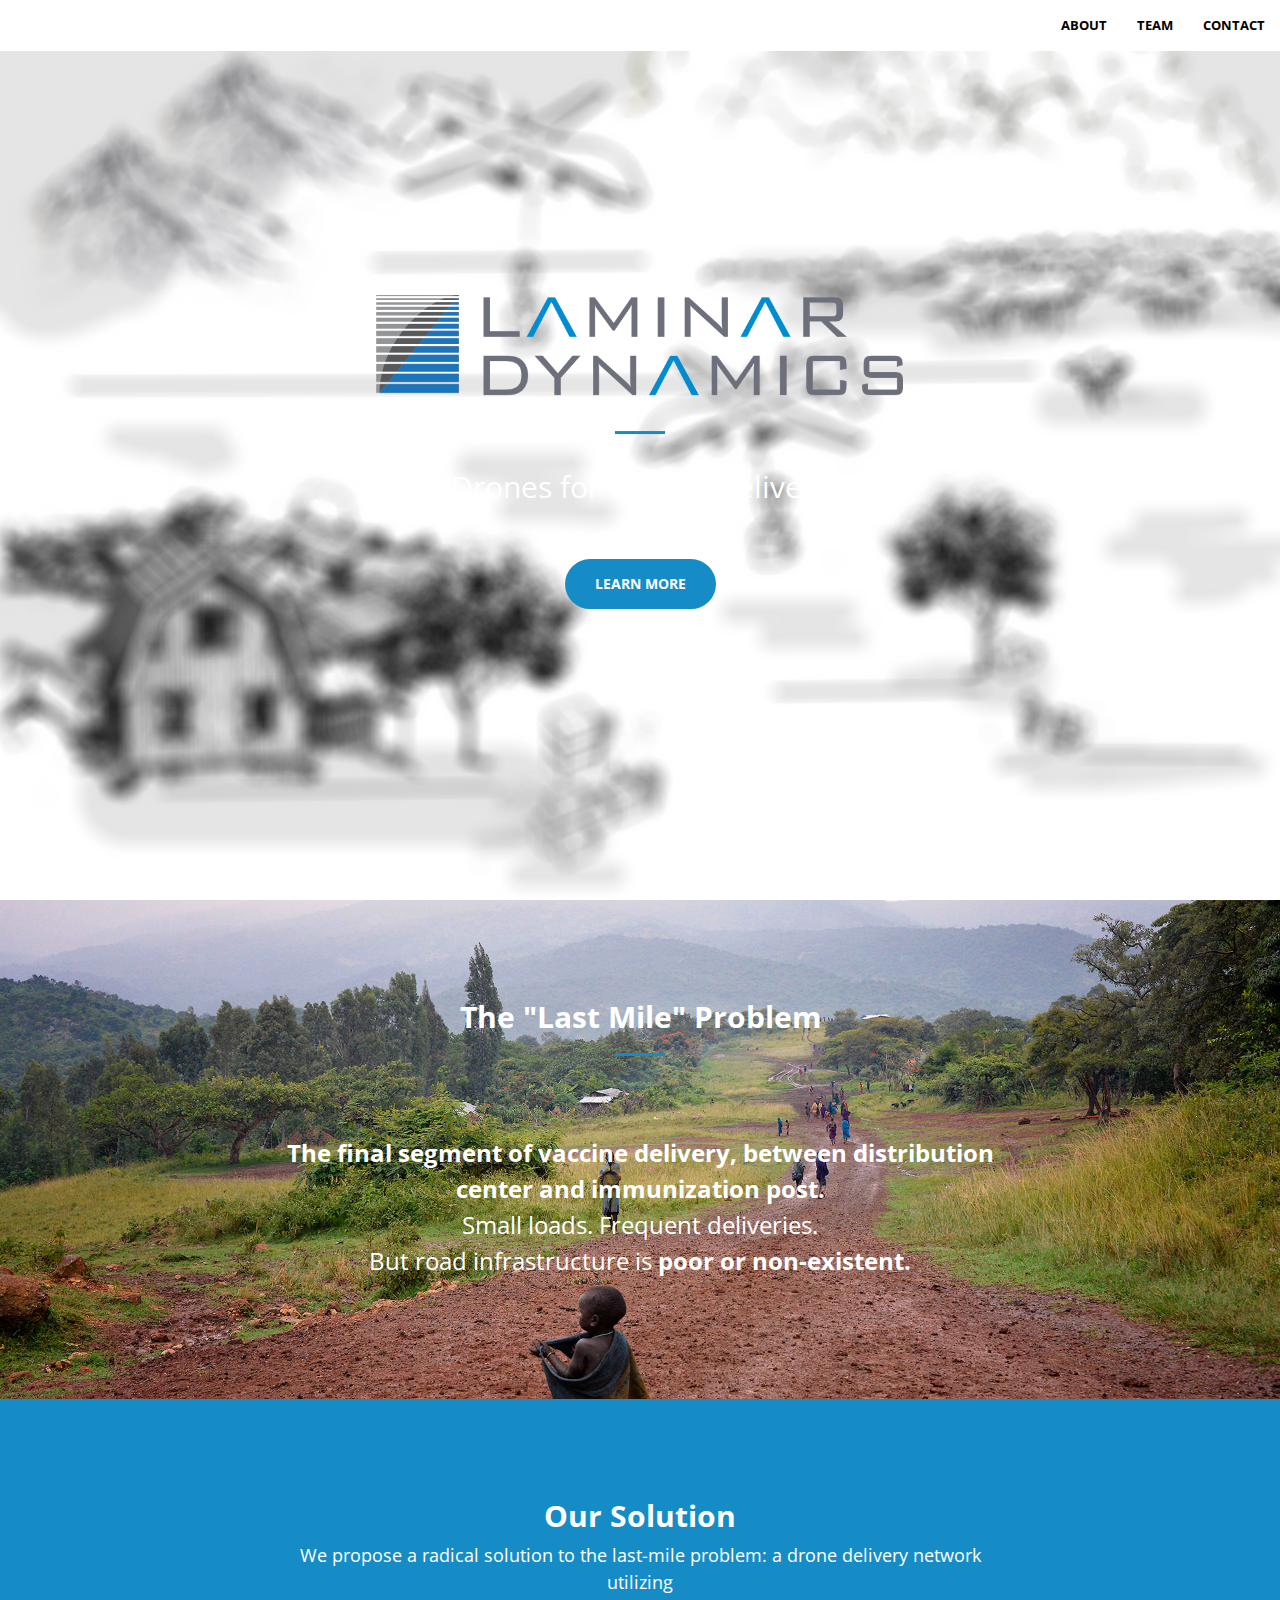
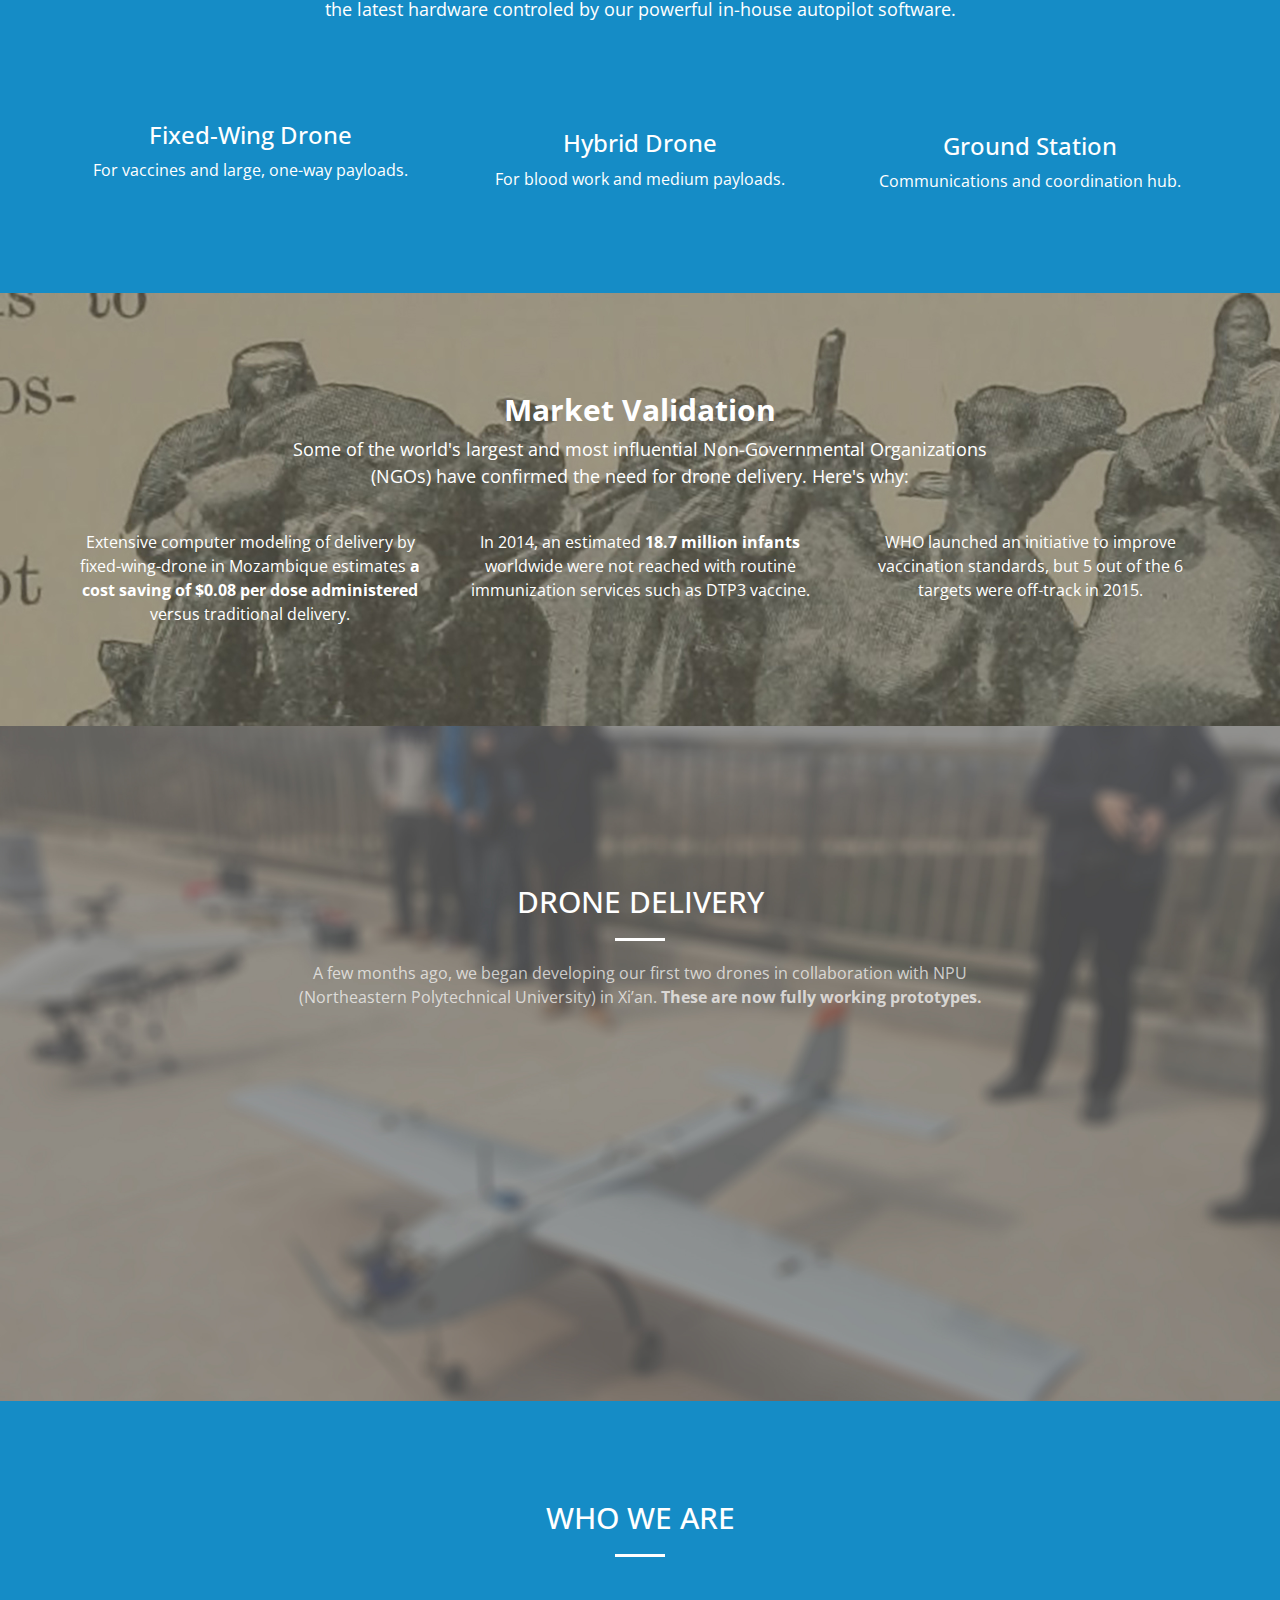
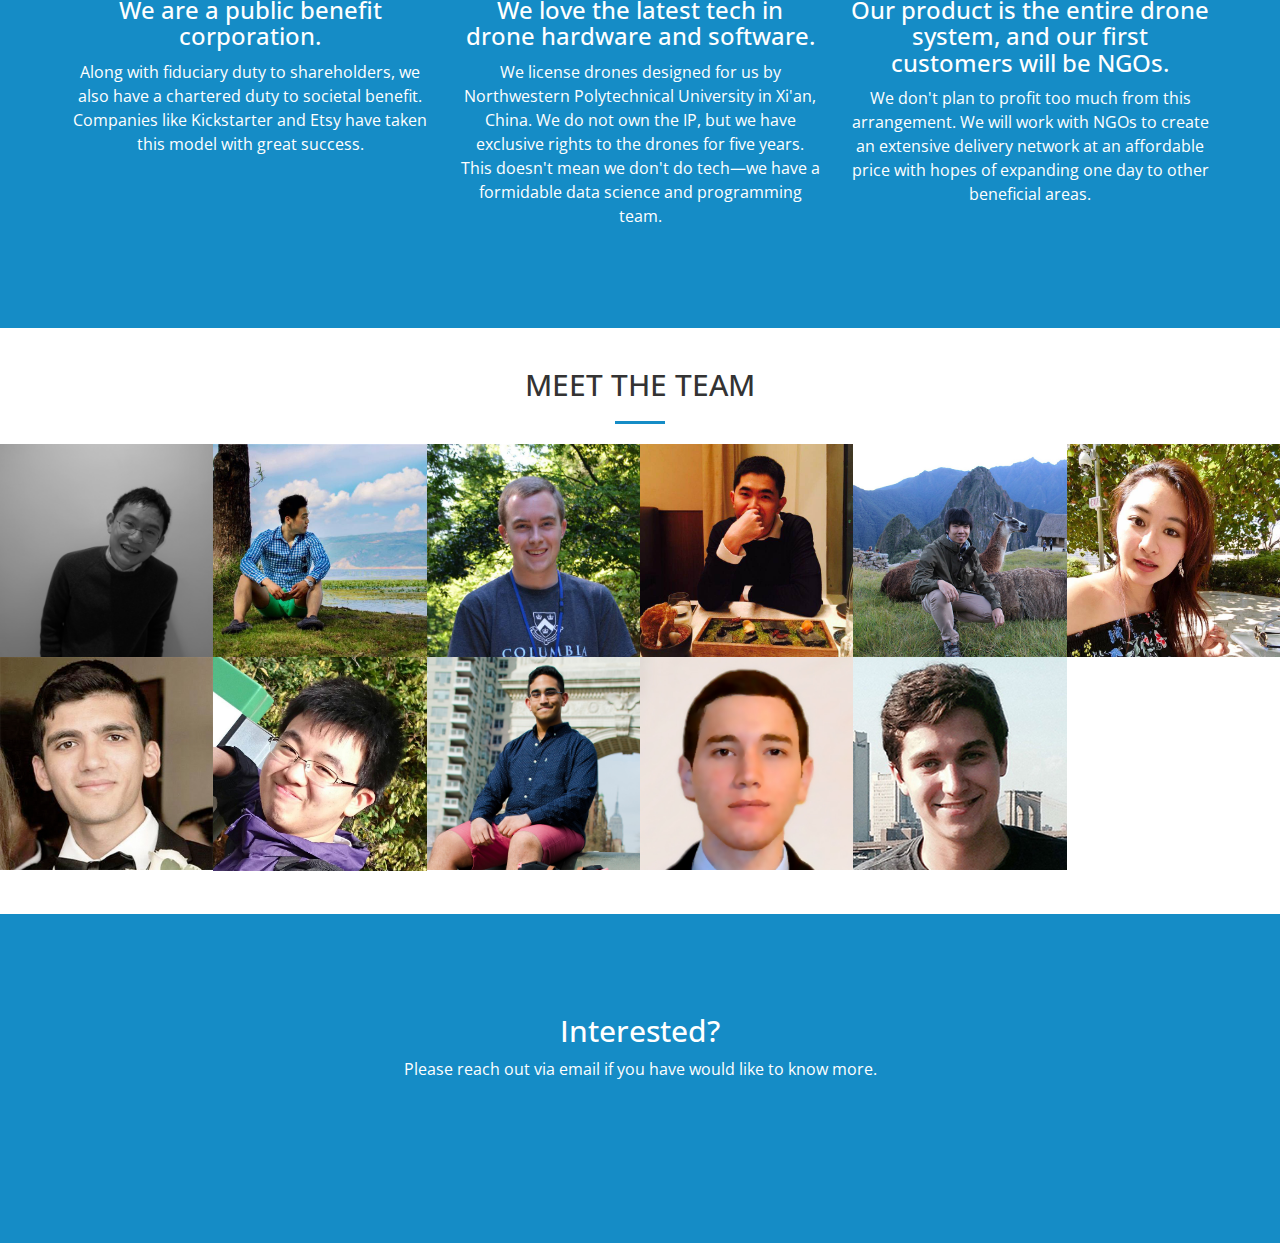
==== commit 528c3f88: "added andy and catherine" ====
--- a/index.html
+++ b/index.html
@@ -2,378 +2,429 @@
 <html lang="en">
 
 <head>
-
-    <meta charset="utf-8">
-    <meta http-equiv="X-UA-Compatible" content="IE=edge">
-    <meta name="viewport" content="width=device-width, initial-scale=1">
-    <meta name="description" content="">
-    <meta name="author" content="">
-
-    <title>Laminar Dynamics</title>
-
-    <!-- Bootstrap Core CSS -->
-    <link rel="stylesheet" href="css/bootstrap.min.css" type="text/css">
-
-    <!-- Custom Fonts -->
-    <link href='http://fonts.googleapis.com/css?family=Open+Sans:300italic,400italic,600italic,700italic,800italic,400,300,600,700,800' rel='stylesheet' type='text/css'>
-    <link rel="stylesheet" href="font-awesome/css/font-awesome.min.css" type="text/css">
-
-    <!-- Plugin CSS -->
-    <link rel="stylesheet" href="css/animate.min.css" type="text/css">
-
-    <!-- Custom CSS -->
-    <link rel="stylesheet" href="css/creative.css" type="text/css">
-
-    <!-- HTML5 Shim and Respond.js IE8 support of HTML5 elements and media queries -->
-    <!-- WARNING: Respond.js doesn't work if you view the page via file:// -->
-    <!--[if lt IE 9]>
-        <script src="https://oss.maxcdn.com/libs/html5shiv/3.7.0/html5shiv.js"></script>
-        <script src="https://oss.maxcdn.com/libs/respond.js/1.4.2/respond.min.js"></script>
-    <![endif]-->
+  <!-- General Metadata -->
+  <title>Laminar Dynamics: Drones for Vaccine Delivery</title>
+  <meta charset="utf-8">
+  <meta http-equiv="X-UA-Compatible" content="IE=edge">
+  <meta name="viewport" content="width=device-width, initial-scale=1">
+  <meta name="description" content="Laminar Dynamics is a Columbia University-based startup seeking to use drones to deliver vaccines and save lives.">
+  <meta name="author" content="Laminar Dynamics">
+
+  <!-- OpenGraph Metadata -->
+  <meta property="og:title" content="Laminar Dynamics: Drones for Vaccine Delivery"/>
+  <meta property="og:type" content="website"/>
+  <meta property="og:image" content="https://scontent-iad3-1.xx.fbcdn.net/hphotos-xfa1/t31.0-8/12898190_580158578817655_387787393596902530_o.png"/>
+  <meta property="og:description" content="Laminar Dynamics is a Columbia University-based startup seeking to use drones to deliver vaccines and save lives."/>
+  <meta property="og:url" content="http://laminardynamics.com"/>
+
+  <!-- Twitter Metadata -->
+  <meta name="twitter:card" content="summary">
+  <meta name="twitter:url" content="http://laminardynamics.com">
+  <meta name="twitter:title" content="Laminar Dynamics: Drones for Vaccine Delivery">
+  <meta name="twitter:description" content="Laminar Dynamics is a Columbia University-based startup seeking to use drones to deliver vaccines and save lives.">
+  <meta name="twitter:image" content="https://scontent-iad3-1.xx.fbcdn.net/hphotos-xfa1/t31.0-8/12898190_580158578817655_387787393596902530_o.png">
+
+  <!-- Bootstrap Core CSS -->
+  <link rel="stylesheet" href="css/bootstrap.min.css" type="text/css">
+
+  <!-- Custom Fonts -->
+  <link href='http://fonts.googleapis.com/css?family=Open+Sans:300italic,400italic,600italic,700italic,800italic,400,300,600,700,800' rel='stylesheet' type='text/css'>
+  <link rel="stylesheet" href="font-awesome/css/font-awesome.min.css" type="text/css">
+
+  <!-- Plugin CSS -->
+  <link rel="stylesheet" href="css/animate.min.css" type="text/css">
+
+  <!-- Custom CSS -->
+  <link rel="stylesheet" href="css/creative.css" type="text/css">
+
+  <!-- HTML5 Shim and Respond.js IE8 support of HTML5 elements and media queries -->
+  <!-- WARNING: Respond.js doesn't work if you view the page via file:// -->
+  <!--[if lt IE 9]>
+  <script src="https://oss.maxcdn.com/libs/html5shiv/3.7.0/html5shiv.js"></script>
+  <script src="https://oss.maxcdn.com/libs/respond.js/1.4.2/respond.min.js"></script>
+  <![endif]-->
 
 </head>
 
 <body id="page-top">
 
-    <nav id="mainNav" class="navbar navbar-default navbar-fixed-top">
-        <div class="container-fluid">
-            <!-- Brand and toggle get grouped for better mobile display -->
-            <div class="navbar-header">
-                <button type="button" class="navbar-toggle collapsed" data-toggle="collapse" data-target="#bs-example-navbar-collapse-1">
-                    <span class="sr-only">Toggle navigation</span>
-                    <span class="icon-bar"></span>
-                    <span class="icon-bar"></span>
-                    <span class="icon-bar"></span>
-                </button>
-                <a class="navbar-brand page-scroll" href="#page-top">LAMINAR DYNAMICS</a>
-            </div>
-
-            <!-- Collect the nav links, forms, and other content for toggling -->
-            <div class="collapse navbar-collapse" id="bs-example-navbar-collapse-1">
-                <ul class="nav navbar-nav navbar-right">
-                    <li>
-                        <a class="page-scroll" href="#about">About</a>
-                    </li>
-                    <li>
-                        <a class="page-scroll" href="#team">Team</a>
-                    </li>
-                    <li>
-                        <a class="page-scroll" href="#contact">Contact</a>
-                    </li>
-                </ul>
-            </div>
-            <!-- /.navbar-collapse -->
-        </div>
-        <!-- /.container-fluid -->
-    </nav>
-
-    <header>
-        <div class="header-content">
-            <div class="header-content-inner">
-                <img id="logo" src="img/logo.png">
-                <hr>
-                <p id="header-subtitle">Drones for vaccine delivery</p>
-                <a href="#about" class="btn btn-primary btn-xl page-scroll">Learn More</a>
-            </div>
-        </div>
-    </header>
-
-    <section id="about" class="container-bg" style="background-image: url(img/slides/slide_1.jpg)">
-        <div class="container">
-            <div class="row">
-                <div class="col-lg-12 text-center">
-                    <h2 class="section-heading"><strong>The "Last Mile" Problem</strong></h2>
-                    <hr class="primary">
-                </div>
-            </div>
-        </div>
-        <div class="container">
-            <div class="row">
-                <div class="col-lg-8 col-lg-offset-2 text-center" style="margin-top: 5%">
-                    <p class="text-faded" id="header-subtitle" style="font-size: 24px"><strong>The final segment of vaccine delivery, between distribution center and immunization post.</strong><br>Small loads. Frequent deliveries.<br>But road infrastructure is <strong>poor or non-existent.</strong> </p>
-                </div>
-            </div>
-        </div>
-    </section>
-
-    <section class="bg-primary" class="container-bg" style="background-image: url(img/slides/slide_2.jpg)">
-        <div class="container">
-            <div class="row">
-                <div class="col-lg-8 col-lg-offset-2 text-center">
-                    <h2 class="section-heading"><strong>Our Solution</strong></h2>
-                    <p class="text-faded" id="header-subtitle" style="font-size: 18px">We propose a radical solution to the last-mile problem: a drone delivery network utilizing<br> the latest hardware controled by our powerful in-house autopilot software.</p>
-                </div>
-            </div>
-        </div>
-        <div class="container">
-            <div class="row">
-                <div class="col-lg-4 col-md-6 text-center">
-                    <div class="service-box">
-                        <img class="fa fa-4x icon wow bounceIn text-primary" src="img/icons/fixed.png" style="filter: invert(100%)"></img>
-                        <h3>Fixed-Wing Drone</h3>
-                        <p class="text">For vaccines and large, one-way payloads.</p>
-                    </div>
-                </div>
-                <div class="col-lg-4 col-md-6 text-center">
-                    <div class="service-box">
-                        <img class="fa fa-4x icon wow bounceIn text-primary" data-wow-delay=".1s" src="img/icons/quad.png" style="filter: invert(100%)"></img>
-                        <h3>Hybrid Drone</h3>
-                        <p class="text">For blood work and medium payloads.</p>
-                    </div>
-                </div>
-                <div class="col-lg-4 col-md-6 text-center">
-                    <div class="service-box">
-                        <img class="fa fa-4x icon wow bounceIn text-primary" data-wow-delay=".2s" src="img/icons/base.png" style="filter: invert(100%)"></img>
-                        <h3>Ground Station</h3>
-                        <p class="text">Communications and coordination hub.</p>
-                    </div>
-                </div>
-            </div>
-        </div>
-    </section>
-
-    <section class="bg-primary" class="container-bg" style="background-image: url(img/slides/slide_3.jpg)">
-        <div class="container">
-            <div class="row">
-                <div class="col-lg-8 col-lg-offset-2 text-center">
-                    <h2 class="section-heading"><strong>Market Validation</strong></h2>
-                    <p class="text-faded" id="header-subtitle" style="font-size: 18px">Some of the world's largest and most influential Non-Governmental Organizations (NGOs) have confirmed the need for drone delivery. Here's why:</p>
-                </div>
-            </div>
-        </div>
-        <div class="container">
-            <div class="row">
-                <div class="col-lg-4 col-md-6 text-center">
-                    <div class="service-box">
-                        <p class="text">Extensive computer modeling of delivery by fixed-wing-drone in Mozambique estimates <strong>a cost saving of $0.08 per dose administered</strong> versus traditional delivery.</p>
-                    </div>
-                </div>
-                <div class="col-lg-4 col-md-6 text-center">
-                    <div class="service-box">
-                        <p class="text">In 2014, an estimated <strong>18.7 million infants</strong> worldwide were not reached with routine immunization services such as DTP3 vaccine.</p>
-                    </div>
-                </div>
-                <div class="col-lg-4 col-md-6 text-center">
-                    <div class="service-box">
-                        <p class="text">WHO launched an initiative to improve vaccination standards, but 5 out of the 6 targets were off-track in 2015.</p>
-                    </div>
-                </div>
-            </div>
-        </div>
-    </section>
-
-    <section class="bg-primary" style="background-image: url('img/drone.jpg'); background-size: cover; min-height: 75%">
-        <div class="container">
-            <div class="row">
-                <div class="col-lg-8 col-lg-offset-2 text-center" style="margin-top: 5%">
-                    <h2 class="section-heading">DRONE DELIVERY</h2>
-                    <hr class="light">
-                    <p class="text-faded">A few months ago, we began developing our first two drones in collaboration with NPU (Northeastern Polytechnical University) in Xi’an. <strong>These are now fully working prototypes.</strong></p>
-                </div>
-            </div>
-        </div>
-    </section>
-
-    <section class="bg-primary" id="team">
-        <div class="container">
-            <div class="row">
-                <div class="col-lg-8 col-lg-offset-2 text-center">
-                    <h2 class="section-heading">WHO WE ARE</h2>
-                    <hr class="light">
-                </div>
-            </div>
-        </div>
-        <div class="container">
-            <div class="row">
-                <div class="col-lg-4 col-md-6 text-center">
-                    <div class="service-box">
-                        <h3>We are a public benefit corporation.</h3>
-                        <p class="text">Along with fiduciary duty to shareholders, we also have a chartered duty to societal benefit. Companies like Kickstarter and Etsy have taken this model with great success.</p>
-                    </div>
-                </div>
-                <div class="col-lg-4 col-md-6 text-center">
-                    <div class="service-box">
-                        <h3>We love the latest tech in drone hardware and software.</h3>
-                        <p class="text">We license drones designed for us by Northwestern Polytechnical University in Xi'an, China. We do not own the IP, but we have exclusive rights to the drones for five years. This doesn't mean we don't do tech&mdash;we have a formidable data science and programming team.</p>
-                    </div>
-                </div>
-                <div class="col-lg-4 col-md-6 text-center">
-                    <div class="service-box">
-                        <h3>Our product is the entire drone system, and our first customers will be NGOs.</h3>
-                        <p class="text">We don't plan to profit too much from this arrangement. We will work with NGOs to create an extensive delivery network at an affordable price with hopes of expanding one day to other beneficial areas.</p>
-                    </div>
-                </div>
-            </div>
-        </div>
-    </section>
-
-    <section class="no-padding" id="meet-the-team">
-        <div class="container">
-            <div class="row">
-                <div class="col-lg-12 text-center">
-                    <br><br>
-                    <h2 class="section-heading">MEET THE TEAM</h2>
-                    <hr class="primary">
-                </div>
-            </div>
-        </div>
-        <div class="container-fluid">
-            <div class="row no-gutter">
-                <div class="col-lg-2 col-sm-6">
-                    <a class="portfolio-box">
-                        <img src="img/headshots/harvey-wu.jpg" class="img-responsive" alt="">
-                        <div class="portfolio-box-caption">
-                            <div class="portfolio-box-caption-content">
-                                <div class="project-category text-faded">
-                                    Harvey Wu
-                                </div>
-                                <div class="project-name">
-                                    CEO / Co-founder
-                                </div>
-                            </div>
-                        </div>
-                    </a>
-                </div>
-                <div class="col-lg-2 col-sm-6">
-                    <a class="portfolio-box">
-                        <img src="img/headshots/eric-xu.jpg" class="img-responsive" alt="">
-                        <div class="portfolio-box-caption">
-                            <div class="portfolio-box-caption-content">
-                                <div class="project-category text-faded">
-                                    Baoyi "Eric" Xu
-                                </div>
-                                <div class="project-name">
-                                    CFO / Co-founder
-                                </div>
-                            </div>
-                        </div>
-                    </a>
-                </div>
-                <div class="col-lg-2 col-sm-6">
-                    <a class="portfolio-box">
-                        <img src="img/headshots/lucas-schuermann.jpg" class="img-responsive" alt="">
-                        <div class="portfolio-box-caption">
-                            <div class="portfolio-box-caption-content">
-                                <div class="project-category text-faded">
-                                    Lucas Schuermann
-                                </div>
-                                <div class="project-name">
-                                    CTO / Co-founder
-                                </div>
-                            </div>
-                        </div>
-                    </a>
-                </div>
-                <div class="col-lg-2 col-sm-6">
-                    <a class="portfolio-box">
-                        <img src="img/headshots/mark-fang.jpg" class="img-responsive" alt="">
-                        <div class="portfolio-box-caption">
-                            <div class="portfolio-box-caption-content">
-                                <div class="project-category text-faded">
-                                    Shuaipeng "Mark" Fang
-                                </div>
-                                <div class="project-name">
-                                    VP of Investor Relations
-                                </div>
-                            </div>
-                        </div>
-                    </a>
-                </div>
-                <div class="col-lg-2 col-sm-6">
-                    <a class="portfolio-box">
-                        <img src="img/headshots/tommy-fang.jpg" class="img-responsive" alt="">
-                        <div class="portfolio-box-caption">
-                            <div class="portfolio-box-caption-content">
-                                <div class="project-category text-faded">
-                                    Zixuan "Tommy" Fang
-                                </div>
-                                <div class="project-name">
-                                    Marketing Analyst
-                                </div>
-                            </div>
-                        </div>
-                    </a>
-                </div>
-                <div class="col-lg-2 col-sm-6">
-                    <a class="portfolio-box">
-                        <img src="img/headshots/vinay-mehta.jpg" class="img-responsive" alt="">
-                        <div class="portfolio-box-caption">
-                            <div class="portfolio-box-caption-content">
-                                <div class="project-category text-faded">
-                                    Vinay Mehta
-                                </div>
-                                <div class="project-name">
-                                    Marketing Analyst
-                                </div>
-                            </div>
-                        </div>
-                    </a>
-                </div>
-                <div class="col-lg-2 col-sm-6">
-                    <a class="portfolio-box">
-                        <img src="img/headshots/aneesh-ashutosh.jpg" class="img-responsive" alt="">
-                        <div class="portfolio-box-caption" style="background: rgba(87, 6, 140, 0.9);">
-                            <div class="portfolio-box-caption-content">
-                                <div class="project-category text-faded">
-                                    Aneesh Ashutosh
-                                </div>
-                                <div class="project-name">
-                                    Webmaster / Software Engineer
-                                </div>
-                            </div>
-                        </div>
-                    </a>
-                </div>
-                <div class="col-lg-2 col-sm-6">
-                    <a class="portfolio-box">
-                        <img src="img/headshots/carlos-martin.jpg" class="img-responsive" alt="">
-                        <div class="portfolio-box-caption">
-                            <div class="portfolio-box-caption-content">
-                                <div class="project-category text-faded">
-                                    Carlos Martin
-                                </div>
-                                <div class="project-name">
-                                    Software Engineer
-                                </div>
-                            </div>
-                        </div>
-                    </a>
-                </div>
-                <div class="col-lg-2 col-sm-6">
-                    <a class="portfolio-box">
-                        <img src="img/headshots/justin-calamari.jpg" class="img-responsive" alt="">
-                        <div class="portfolio-box-caption">
-                            <div class="portfolio-box-caption-content">
-                                <div class="project-category text-faded">
-                                    Justin Calamari
-                                </div>
-                                <div class="project-name">
-                                    Data Analyst
-                                </div>
-                            </div>
-                        </div>
-                    </a>
-                </div>
-            </div>
-            <div class="row">
-                <div class="col-lg-8 col-lg-offset-2 text-center">
-                    <hr class="light">
-                </div>
-            </div>
-        </div>
-    </section>
-
-    <section class="bg-primary" id="contact">
-        <div class="container">
-            <div class="row">
-                <div class="col-lg-8 col-lg-offset-2 text-center">
-                    <h2 class="section-heading">Interested?</h2>
-                    <p class="text">Please reach out via email if you have would like to know more.</p>
-                <div class="text-center">
-                    <a href="mailto:contact@laminardynamics.com"><i style="color: white" class="fa fa-envelope-o fa-3x wow bounceIn" data-wow-delay=".1s"></i></a>
-                </div>
-            </div>
-        </div>
+  <nav id="mainNav" class="navbar navbar-default navbar-fixed-top">
+    <div class="container-fluid">
+      <!-- Brand and toggle get grouped for better mobile display -->
+      <div class="navbar-header">
+        <button type="button" class="navbar-toggle collapsed" data-toggle="collapse" data-target="#bs-example-navbar-collapse-1">
+          <span class="sr-only">Toggle navigation</span>
+          <span class="icon-bar"></span>
+          <span class="icon-bar"></span>
+          <span class="icon-bar"></span>
+        </button>
+        <a class="navbar-brand page-scroll" href="#page-top">LAMINAR DYNAMICS</a>
+      </div>
+
+      <!-- Collect the nav links, forms, and other content for toggling -->
+      <div class="collapse navbar-collapse" id="bs-example-navbar-collapse-1">
+        <ul class="nav navbar-nav navbar-right">
+          <li>
+            <a class="page-scroll" href="#about">About</a>
+          </li>
+          <li>
+            <a class="page-scroll" href="#team">Team</a>
+          </li>
+          <li>
+            <a class="page-scroll" href="#contact">Contact</a>
+          </li>
+        </ul>
+      </div>
+      <!-- /.navbar-collapse -->
+    </div>
+    <!-- /.container-fluid -->
+  </nav>
+
+  <!-- Header -->
+  <header>
+    <div class="header-content">
+      <div class="header-content-inner">
+        <img id="logo" src="img/logo.png">
+        <hr>
+        <p id="header-subtitle">Drones for vaccine delivery</p>
+        <a href="#about" class="btn btn-primary btn-xl page-scroll">Learn More</a>
+      </div>
+    </div>
+  </header>
+
+  <!-- Last Mile -->
+  <section id="about" class="container-bg" style="background-image: url(img/slides/slide_1.jpg)">
+    <div class="container">
+      <div class="row">
+        <div class="col-lg-12 text-center">
+          <h2 class="section-heading"><strong>The "Last Mile" Problem</strong></h2>
+          <hr class="primary">
+        </div>
+      </div>
+    </div>
+    <div class="container">
+      <div class="row">
+        <div class="col-lg-8 col-lg-offset-2 text-center" style="margin-top: 5%">
+          <p class="text-faded" id="header-subtitle" style="font-size: 24px"><strong>The final segment of vaccine delivery, between distribution center and immunization post.</strong><br>Small loads. Frequent deliveries.<br>But road infrastructure is <strong>poor or non-existent.</strong> </p>
+        </div>
+      </div>
+    </div>
+  </section>
+
+  <!-- Our Solution -->
+  <section class="bg-primary" class="container-bg" style="background-image: url(img/slides/slide_2.jpg)">
+    <div class="container">
+      <div class="row">
+        <div class="col-lg-8 col-lg-offset-2 text-center">
+          <h2 class="section-heading"><strong>Our Solution</strong></h2>
+          <p class="text-faded" id="header-subtitle" style="font-size: 18px">We propose a radical solution to the last-mile problem: a drone delivery network utilizing<br> the latest hardware controled by our powerful in-house autopilot software.</p>
+        </div>
+      </div>
+    </div>
+    <div class="container">
+      <div class="row">
+        <div class="col-lg-4 col-md-6 text-center">
+          <div class="service-box">
+            <img class="fa fa-4x icon wow bounceIn text-primary" src="img/icons/fixed.png" style="filter: invert(100%)"></img>
+            <h3>Fixed-Wing Drone</h3>
+            <p class="text">For vaccines and large, one-way payloads.</p>
+          </div>
+        </div>
+        <div class="col-lg-4 col-md-6 text-center">
+          <div class="service-box">
+            <img class="fa fa-4x icon wow bounceIn text-primary" data-wow-delay=".1s" src="img/icons/quad.png" style="filter: invert(100%)"></img>
+            <h3>Hybrid Drone</h3>
+            <p class="text">For blood work and medium payloads.</p>
+          </div>
+        </div>
+        <div class="col-lg-4 col-md-6 text-center">
+          <div class="service-box">
+            <img class="fa fa-4x icon wow bounceIn text-primary" data-wow-delay=".2s" src="img/icons/base.png" style="filter: invert(100%)"></img>
+            <h3>Ground Station</h3>
+            <p class="text">Communications and coordination hub.</p>
+          </div>
+        </div>
+      </div>
+    </div>
+  </section>
+
+  <!-- Market Validation -->
+  <section class="bg-primary" class="container-bg" style="background-image: url(img/slides/slide_3.jpg)">
+    <div class="container">
+      <div class="row">
+        <div class="col-lg-8 col-lg-offset-2 text-center">
+          <h2 class="section-heading"><strong>Market Validation</strong></h2>
+          <p class="text-faded" id="header-subtitle" style="font-size: 18px">Some of the world's largest and most influential Non-Governmental Organizations (NGOs) have confirmed the need for drone delivery. Here's why:</p>
+        </div>
+      </div>
+    </div>
+    <div class="container">
+      <div class="row">
+        <div class="col-lg-4 col-md-6 text-center">
+          <div class="service-box">
+            <p class="text">Extensive computer modeling of delivery by fixed-wing-drone in Mozambique estimates <strong>a cost saving of $0.08 per dose administered</strong> versus traditional delivery.</p>
+          </div>
+        </div>
+        <div class="col-lg-4 col-md-6 text-center">
+          <div class="service-box">
+            <p class="text">In 2014, an estimated <strong>18.7 million infants</strong> worldwide were not reached with routine immunization services such as DTP3 vaccine.</p>
+          </div>
+        </div>
+        <div class="col-lg-4 col-md-6 text-center">
+          <div class="service-box">
+            <p class="text">WHO launched an initiative to improve vaccination standards, but 5 out of the 6 targets were off-track in 2015.</p>
+          </div>
+        </div>
+      </div>
+    </div>
+  </section>
+
+  <!-- Drone Delivery -->
+  <section class="bg-primary" style="background-image: url('img/drone.jpg'); background-size: cover; min-height: 75%">
+    <div class="container">
+      <div class="row">
+        <div class="col-lg-8 col-lg-offset-2 text-center" style="margin-top: 5%">
+          <h2 class="section-heading">DRONE DELIVERY</h2>
+          <hr class="light">
+          <p class="text-faded">A few months ago, we began developing our first two drones in collaboration with NPU (Northeastern Polytechnical University) in Xi’an. <strong>These are now fully working prototypes.</strong></p>
+        </div>
+      </div>
+    </div>
+  </section>
+
+  <!-- Who We Are -->
+  <section class="bg-primary" id="team">
+    <div class="container">
+      <div class="row">
+        <div class="col-lg-8 col-lg-offset-2 text-center">
+          <h2 class="section-heading">WHO WE ARE</h2>
+          <hr class="light">
+        </div>
+      </div>
+    </div>
+    <div class="container">
+      <div class="row">
+        <div class="col-lg-4 col-md-6 text-center">
+          <div class="service-box">
+            <h3>We are a public benefit corporation.</h3>
+            <p class="text">Along with fiduciary duty to shareholders, we also have a chartered duty to societal benefit. Companies like Kickstarter and Etsy have taken this model with great success.</p>
+          </div>
+        </div>
+        <div class="col-lg-4 col-md-6 text-center">
+          <div class="service-box">
+            <h3>We love the latest tech in drone hardware and software.</h3>
+            <p class="text">We license drones designed for us by Northwestern Polytechnical University in Xi'an, China. We do not own the IP, but we have exclusive rights to the drones for five years. This doesn't mean we don't do tech&mdash;we have a formidable data science and programming team.</p>
+          </div>
+        </div>
+        <div class="col-lg-4 col-md-6 text-center">
+          <div class="service-box">
+            <h3>Our product is the entire drone system, and our first customers will be NGOs.</h3>
+            <p class="text">We don't plan to profit too much from this arrangement. We will work with NGOs to create an extensive delivery network at an affordable price with hopes of expanding one day to other beneficial areas.</p>
+          </div>
+        </div>
+      </div>
+    </div>
+  </section>
+
+  <!-- Meet the Team -->
+  <section class="no-padding" id="meet-the-team">
+    <div class="container">
+      <div class="row">
+        <div class="col-lg-12 text-center">
+          <br><br>
+          <h2 class="section-heading">MEET THE TEAM</h2>
+          <hr class="primary">
+        </div>
+      </div>
+    </div>
+    <div class="container-fluid">
+      <div class="row no-gutter">
+        <div class="col-lg-2 col-sm-6">
+          <a class="portfolio-box">
+            <img src="img/headshots/harvey-wu.jpg" class="img-responsive" alt="">
+            <div class="portfolio-box-caption">
+              <div class="portfolio-box-caption-content">
+                <div class="project-category text-faded">
+                  Harvey Wu
+                </div>
+                <div class="project-name">
+                  Co-founder
+                </div>
+              </div>
+            </div>
+          </a>
+        </div>
+        <div class="col-lg-2 col-sm-6">
+          <a class="portfolio-box">
+            <img src="img/headshots/eric-xu.jpg" class="img-responsive" alt="">
+            <div class="portfolio-box-caption">
+              <div class="portfolio-box-caption-content">
+                <div class="project-category text-faded">
+                  Baoyi "Eric" Xu
+                </div>
+                <div class="project-name">
+                  Co-founder
+                </div>
+              </div>
+            </div>
+          </a>
+        </div>
+        <div class="col-lg-2 col-sm-6">
+          <a class="portfolio-box">
+            <img src="img/headshots/lucas-schuermann.jpg" class="img-responsive" alt="">
+            <div class="portfolio-box-caption">
+              <div class="portfolio-box-caption-content">
+                <div class="project-category text-faded">
+                  Lucas Schuermann
+                </div>
+                <div class="project-name">
+                  Co-founder
+                </div>
+              </div>
+            </div>
+          </a>
+        </div>
+        <div class="col-lg-2 col-sm-6">
+          <a class="portfolio-box">
+            <img src="img/headshots/mark-fang.jpg" class="img-responsive" alt="">
+            <div class="portfolio-box-caption">
+              <div class="portfolio-box-caption-content">
+                <div class="project-category text-faded">
+                  Shuaipeng "Mark" Fang
+                </div>
+                <div class="project-name">
+                  VP of Investor Relations
+                </div>
+              </div>
+            </div>
+          </a>
+        </div>
+        <div class="col-lg-2 col-sm-6">
+          <a class="portfolio-box">
+            <img src="img/headshots/tommy-fang.jpg" class="img-responsive" alt="">
+            <div class="portfolio-box-caption">
+              <div class="portfolio-box-caption-content">
+                <div class="project-category text-faded">
+                  Zixuan "Tommy" Fang
+                </div>
+                <div class="project-name">
+                  Marketing Analyst
+                </div>
+              </div>
+            </div>
+          </a>
+        </div>
+        <div class="col-lg-2 col-sm-6">
+          <a class="portfolio-box">
+            <img src="img/headshots/catherine-song.jpg" class="img-responsive" alt="">
+            <div class="portfolio-box-caption">
+              <div class="portfolio-box-caption-content">
+                <div class="project-category text-faded">
+                  Catherine Song
+                </div>
+                <div class="project-name">
+                  Marketing Analyst
+                </div>
+              </div>
+            </div>
+          </a>
+        </div>
+        <div class="col-lg-2 col-sm-6">
+          <a class="portfolio-box">
+            <img src="img/headshots/vinay-mehta.jpg" class="img-responsive" alt="">
+            <div class="portfolio-box-caption">
+              <div class="portfolio-box-caption-content">
+                <div class="project-category text-faded">
+                  Vinay Mehta
+                </div>
+                <div class="project-name">
+                  Software Engineer
+                </div>
+              </div>
+            </div>
+          </a>
+        </div>
+        <div class="col-lg-2 col-sm-6">
+          <a class="portfolio-box">
+            <img src="img/headshots/andy-xu.jpg" class="img-responsive" alt="">
+            <div class="portfolio-box-caption">
+              <div class="portfolio-box-caption-content">
+                <div class="project-category text-faded">
+                  Andy Xu
+                </div>
+                <div class="project-name">
+                  Software Engineer
+                </div>
+              </div>
+            </div>
+          </a>
+        </div>
+        <div class="col-lg-2 col-sm-6">
+          <a class="portfolio-box">
+            <img src="img/headshots/aneesh-ashutosh.jpg" class="img-responsive" alt="">
+            <div class="portfolio-box-caption" style="background: rgba(87, 6, 140, 0.9);">
+              <div class="portfolio-box-caption-content">
+                <div class="project-category text-faded">
+                  Aneesh Ashutosh
+                </div>
+                <div class="project-name">
+                  Webmaster / Software Engineer
+                </div>
+              </div>
+            </div>
+          </a>
+        </div>
+        <div class="col-lg-2 col-sm-6">
+          <a class="portfolio-box">
+            <img src="img/headshots/carlos-martin.jpg" class="img-responsive" alt="">
+            <div class="portfolio-box-caption">
+              <div class="portfolio-box-caption-content">
+                <div class="project-category text-faded">
+                  Carlos Martin
+                </div>
+                <div class="project-name">
+                  Software Engineer
+                </div>
+              </div>
+            </div>
+          </a>
+        </div>
+        <div class="col-lg-2 col-sm-6">
+          <a class="portfolio-box">
+            <img src="img/headshots/justin-calamari.jpg" class="img-responsive" alt="">
+            <div class="portfolio-box-caption">
+              <div class="portfolio-box-caption-content">
+                <div class="project-category text-faded">
+                  Justin Calamari
+                </div>
+                <div class="project-name">
+                  Data Analyst
+                </div>
+              </div>
+            </div>
+          </a>
+        </div>
+      </div>
+      <div class="row">
+        <div class="col-lg-8 col-lg-offset-2 text-center">
+          <hr class="light">
+        </div>
+      </div>
+    </div>
+  </section>
+
+  <!-- Contact -->
+  <section class="bg-primary" id="contact">
+    <div class="container">
+      <div class="row">
+        <div class="col-lg-8 col-lg-offset-2 text-center">
+          <h2 class="section-heading">Interested?</h2>
+          <p class="text">Please reach out via email if you have would like to know more.</p>
+          <div class="text-center">
+            <a href="mailto:contact@laminardynamics.com"><i style="color: white" class="fa fa-envelope-o fa-3x wow bounceIn" data-wow-delay=".1s"></i></a>
+          </div>
+        </div>
+      </div>
     </section>
 
     <!-- jQuery -->
@@ -390,6 +441,6 @@
     <!-- Custom Theme JavaScript -->
     <script src="js/creative.js"></script>
 
-</body>
-
-</html>
+  </body>
+
+  </html>
